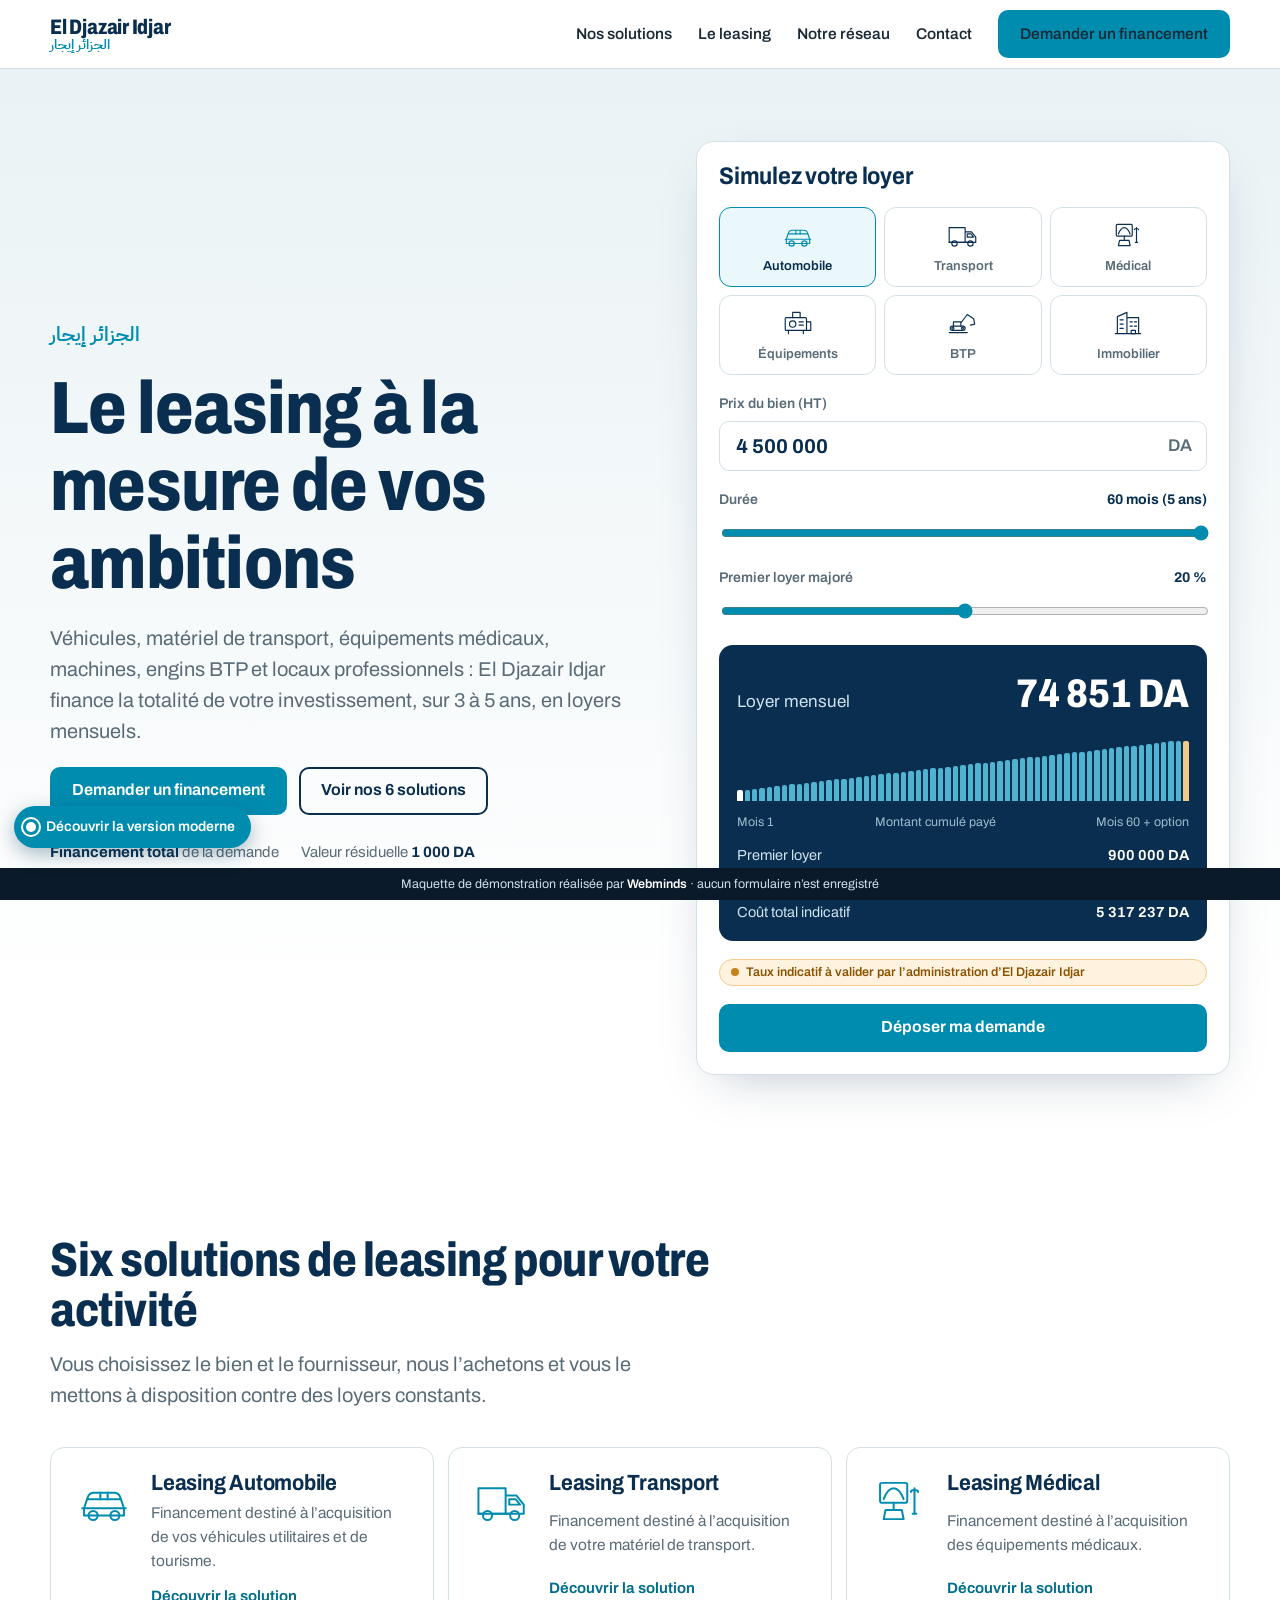
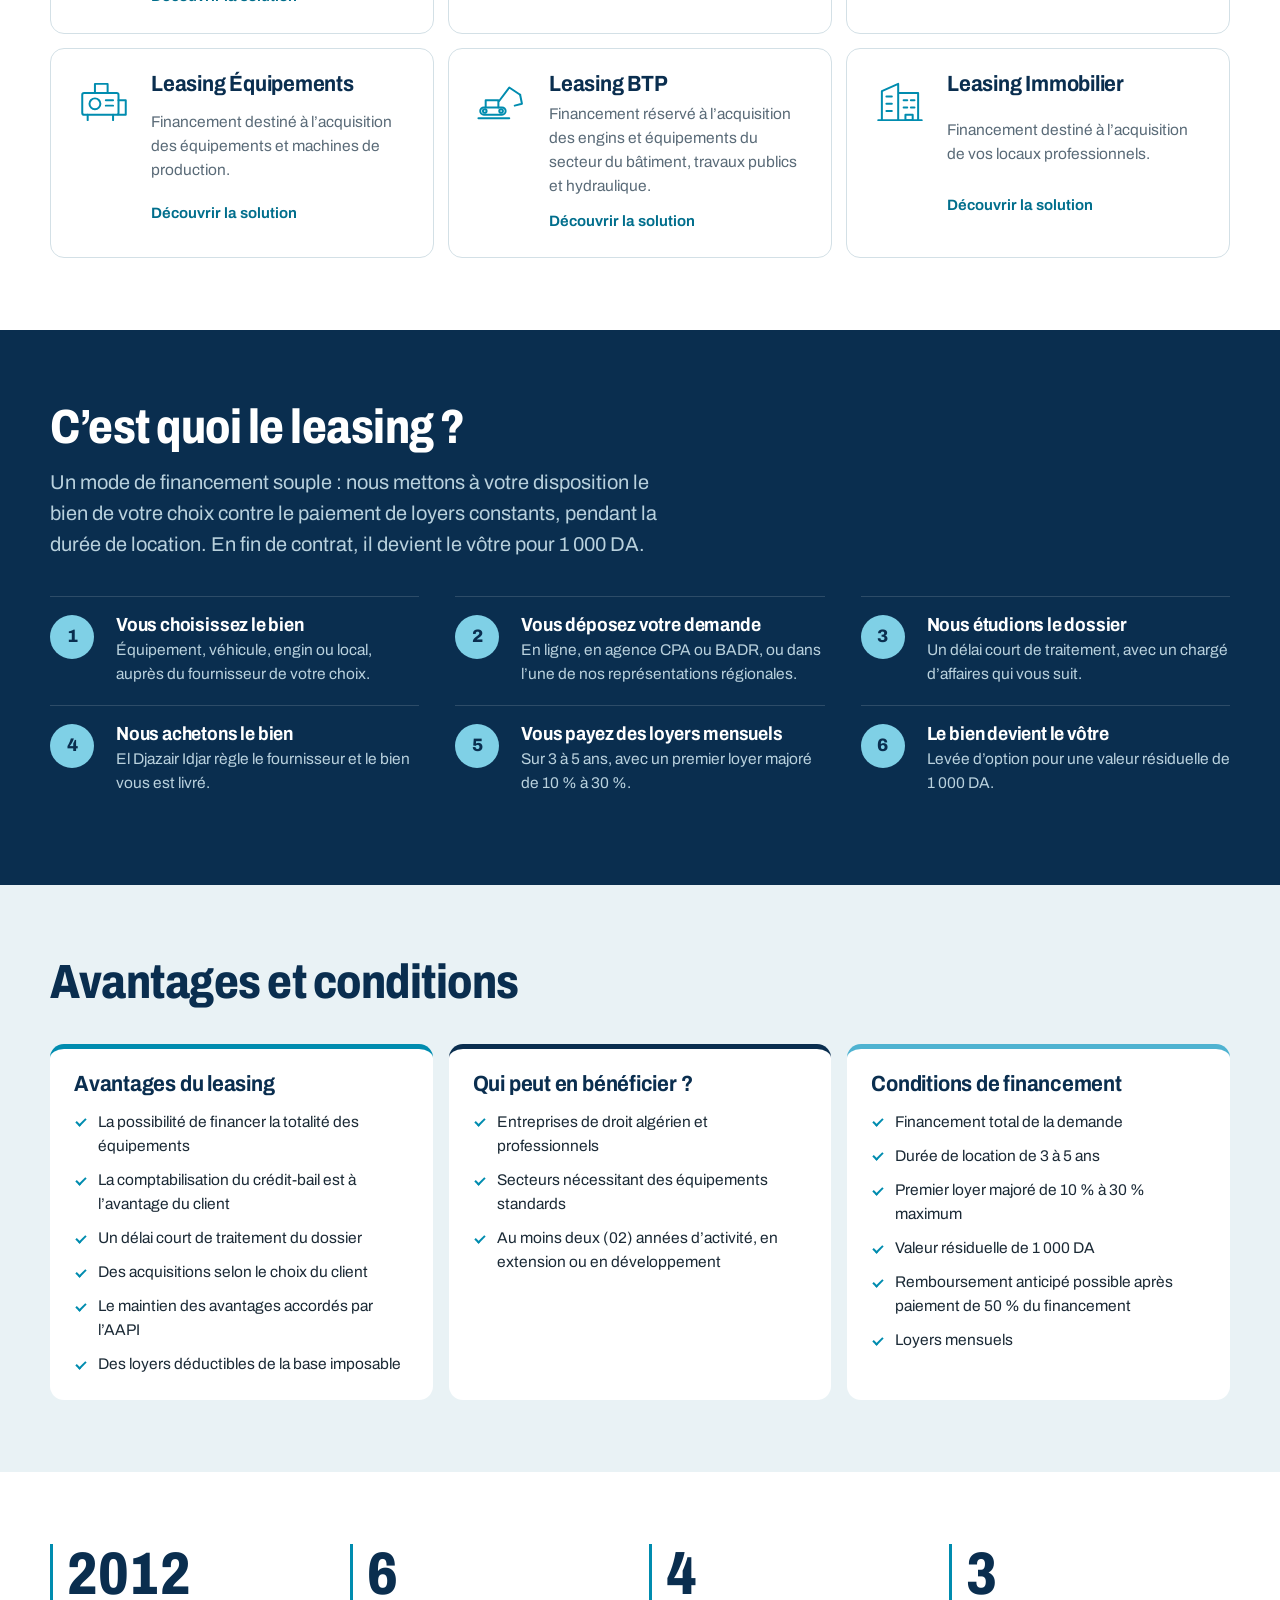
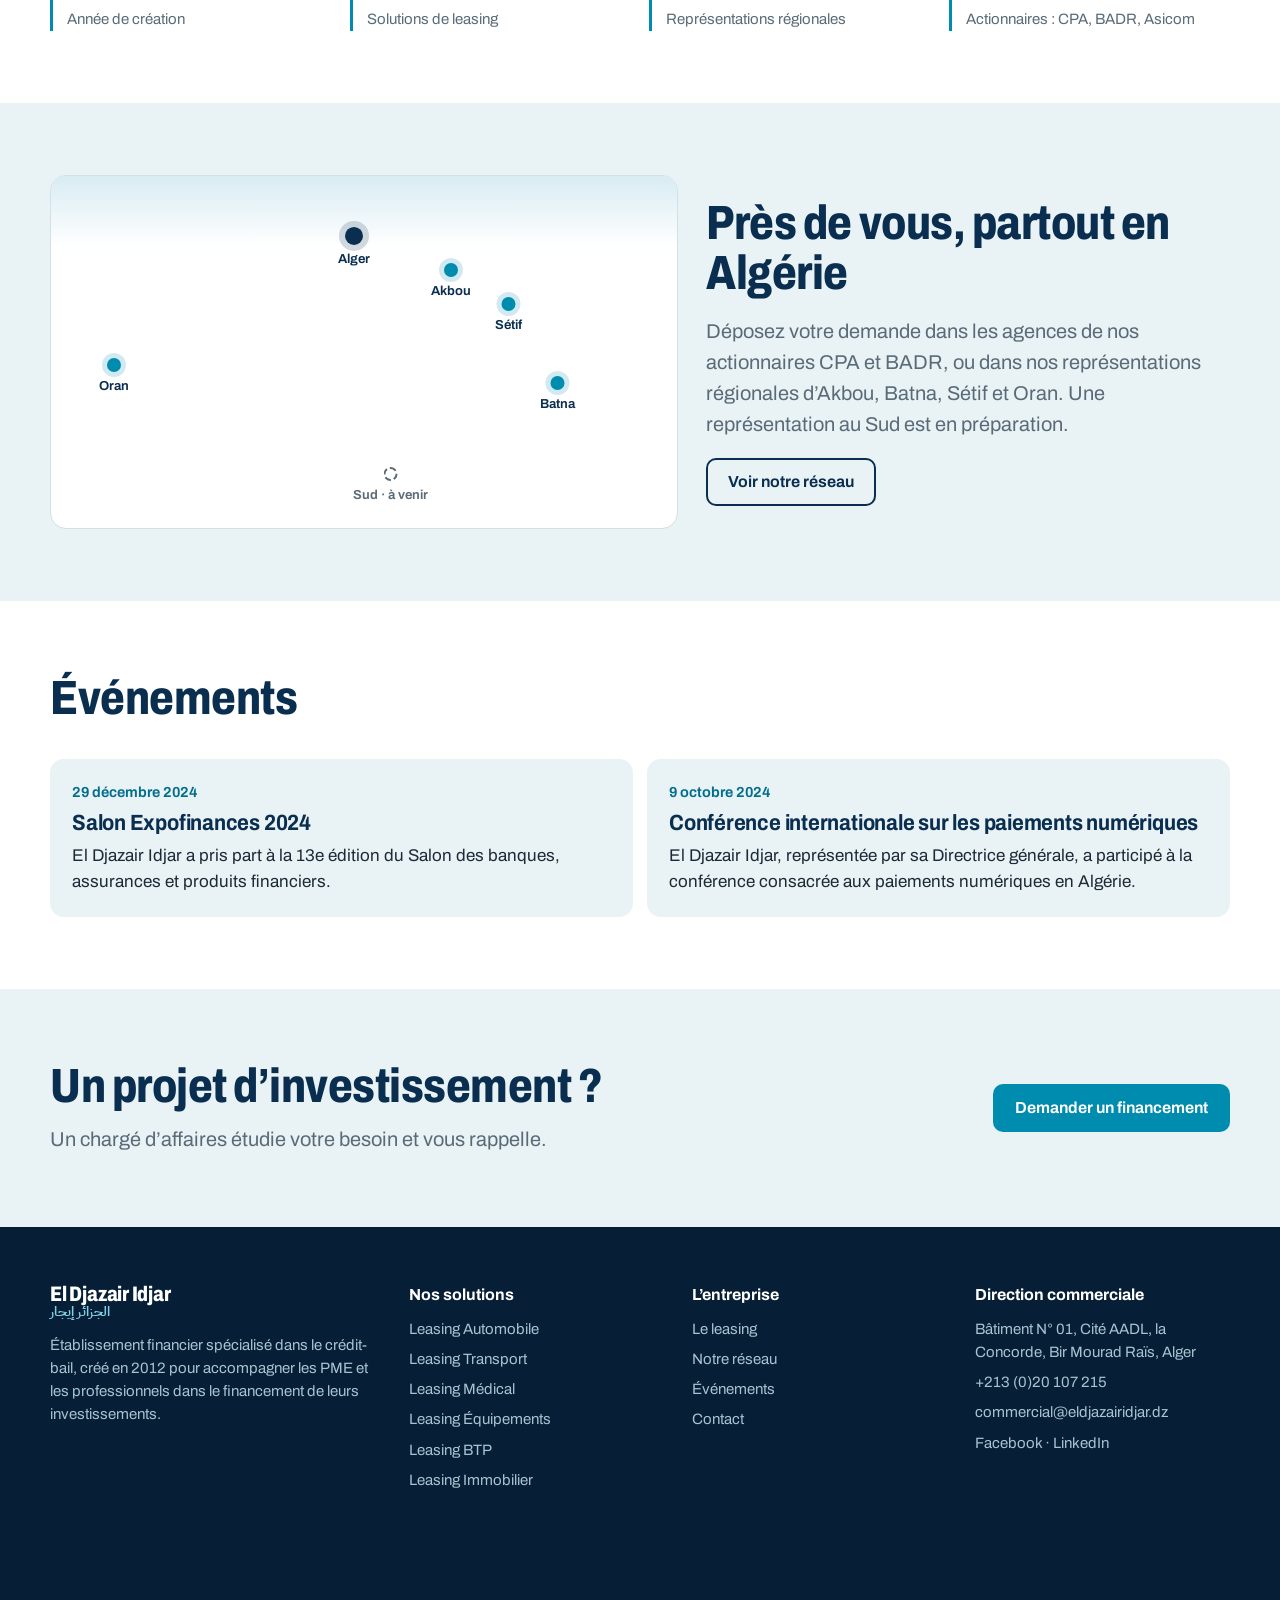
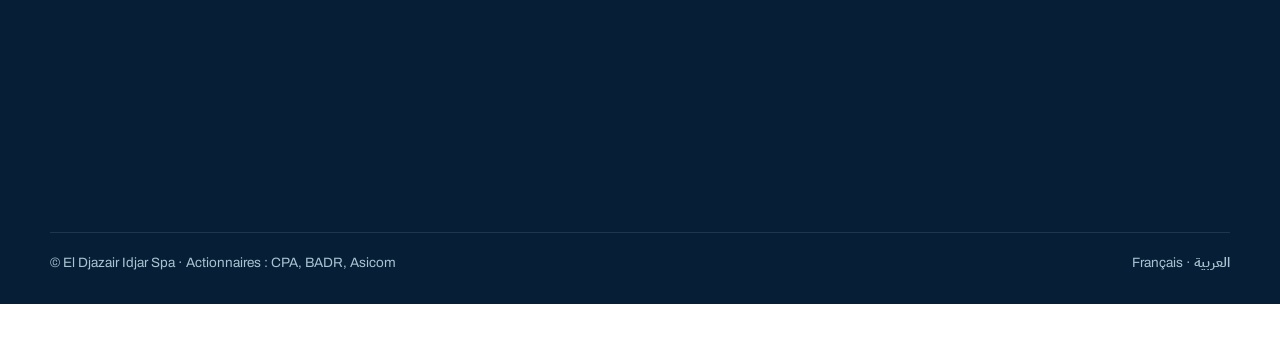
==== index.html @ 3e298911 "Maquette El Djazair Idjar : version corporate (accueil, solutions, fiche produit, réseau, contact, s" ====
<!doctype html>
<html lang="fr">
<head>
<meta charset="utf-8">
<meta name="viewport" content="width=device-width, initial-scale=1, viewport-fit=cover">
<meta name="robots" content="noindex, nofollow">
<title>El Djazair Idjar · Le leasing à la mesure de vos ambitions</title>
<link rel="stylesheet" href="css/base.css">
<link rel="stylesheet" href="css/corporate.css">
</head>
<body data-page="accueil">
<script src="js/common.js"></script>

<main>
  <section class="hero">
    <div class="wrap">
      <div class="hero-txt">
        <span class="ar">الجزائر إيجار</span>
        <h1>Le leasing à la mesure de vos ambitions</h1>
        <p class="lead">Véhicules, matériel de transport, équipements médicaux, machines, engins BTP et locaux professionnels : El Djazair Idjar finance la totalité de votre investissement, sur 3 à 5 ans, en loyers mensuels.</p>
        <div class="hero-acts">
          <a class="btn btn--plein" href="contact.html#demande">Demander un financement</a>
          <a class="btn btn--trait" href="solutions.html">Voir nos 6 solutions</a>
        </div>
        <div class="hero-faits"><span><b>Financement total</b> de la demande</span><span>Valeur résiduelle <b>1 000 DA</b></span><span>Actionnaires <b>CPA, BADR, Asicom</b></span></div>
      </div>
      <div class="sim" id="sim"></div>
    </div>
  </section>

  <section class="sec" id="solutions">
    <div class="wrap">
      <div class="sec-tete">
        <h2>Six solutions de leasing pour votre activité</h2>
        <p class="lead">Vous choisissez le bien et le fournisseur, nous l’achetons et vous le mettons à disposition contre des loyers constants.</p>
      </div>
      <div class="grille-sol" id="grille-sol"></div>
    </div>
  </section>

  <section class="sec sec--encre" id="leasing">
    <div class="wrap">
      <div class="sec-tete">
        <h2>C’est quoi le leasing ?</h2>
        <p class="lead" style="color:#b9d1dd">Un mode de financement souple : nous mettons à votre disposition le bien de votre choix contre le paiement de loyers constants, pendant la durée de location. En fin de contrat, il devient le vôtre pour 1 000 DA.</p>
      </div>
      <ol class="etapes">
        <li><div><h3>Vous choisissez le bien</h3><p>Équipement, véhicule, engin ou local, auprès du fournisseur de votre choix.</p></div></li>
        <li><div><h3>Vous déposez votre demande</h3><p>En ligne, en agence CPA ou BADR, ou dans l’une de nos représentations régionales.</p></div></li>
        <li><div><h3>Nous étudions le dossier</h3><p>Un délai court de traitement, avec un chargé d’affaires qui vous suit.</p></div></li>
        <li><div><h3>Nous achetons le bien</h3><p>El Djazair Idjar règle le fournisseur et le bien vous est livré.</p></div></li>
        <li><div><h3>Vous payez des loyers mensuels</h3><p>Sur 3 à 5 ans, avec un premier loyer majoré de 10 % à 30 %.</p></div></li>
        <li><div><h3>Le bien devient le vôtre</h3><p>Levée d’option pour une valeur résiduelle de 1 000 DA.</p></div></li>
      </ol>
    </div>
  </section>

  <section class="sec sec--glacier">
    <div class="wrap">
      <div class="sec-tete"><h2>Avantages et conditions</h2></div>
      <div class="cond">
        <article><h3>Avantages du leasing</h3><ul id="l-av"></ul></article>
        <article><h3>Qui peut en bénéficier ?</h3><ul id="l-el"></ul></article>
        <article><h3>Conditions de financement</h3><ul id="l-co"></ul></article>
      </div>
    </div>
  </section>

  <section class="sec">
    <div class="wrap">
      <div class="chiffres">
        <div><strong class="num">2012</strong><span>Année de création</span></div>
        <div><strong class="num">6</strong><span>Solutions de leasing</span></div>
        <div><strong class="num">4</strong><span>Représentations régionales</span></div>
        <div><strong class="num">3</strong><span>Actionnaires : CPA, BADR, Asicom</span></div>
      </div>
    </div>
  </section>

  <section class="sec sec--glacier" id="reseau">
    <div class="wrap reseau">
      <div class="carte-pts" id="carte-pts"><div class="mer"></div></div>
      <div style="display:grid;gap:18px">
        <h2>Près de vous, partout en Algérie</h2>
        <p class="lead">Déposez votre demande dans les agences de nos actionnaires CPA et BADR, ou dans nos représentations régionales d’Akbou, Batna, Sétif et Oran. Une représentation au Sud est en préparation.</p>
        <a class="btn btn--trait" href="reseau.html" style="justify-self:start">Voir notre réseau</a>
      </div>
    </div>
  </section>

  <section class="sec" id="actualites">
    <div class="wrap">
      <div class="sec-tete"><h2>Événements</h2></div>
      <div class="actus">
        <article><time>29 décembre 2024</time><h3>Salon Expofinances 2024</h3><p>El Djazair Idjar a pris part à la 13e édition du Salon des banques, assurances et produits financiers.</p></article>
        <article><time>9 octobre 2024</time><h3>Conférence internationale sur les paiements numériques</h3><p>El Djazair Idjar, représentée par sa Directrice générale, a participé à la conférence consacrée aux paiements numériques en Algérie.</p></article>
      </div>
    </div>
  </section>

  <section class="sec sec--glacier">
    <div class="wrap cta">
      <div style="display:grid;gap:12px"><h2>Un projet d’investissement ?</h2><p class="lead">Un chargé d’affaires étudie votre besoin et vous rappelle.</p></div>
      <a class="btn btn--plein" href="contact.html#demande">Demander un financement</a>
    </div>
  </section>
</main>

<script src="js/corporate.js"></script>
<script>
montageSimulateur(document.getElementById("sim"),"automobile");
document.getElementById("grille-sol").innerHTML = EDI.produits.map(p=>`
  <a class="sol" href="produit.html?p=${p.id}">${icon(p.id)}<h3>${p.nom}</h3><p>${p.desc}</p><span class="lien">Découvrir la solution</span></a>`).join("");
const li = a => a.map(x=>`<li>${x}</li>`).join("");
document.getElementById("l-av").innerHTML=li(EDI.avantages);
document.getElementById("l-el").innerHTML=li(EDI.eligibilite);
document.getElementById("l-co").innerHTML=li(EDI.conditions);
carteReseau(document.getElementById("carte-pts"));
</script>
</body>
</html>
---- css/base.css ----
@font-face{font-family:"Archivo";src:url(../fonts/archivo-latin-standard-normal.woff2) format("woff2");font-weight:100 900;font-stretch:62% 125%;font-display:swap;unicode-range:U+0000-00FF,U+0131,U+0152-0153,U+02BB-02BC,U+02C6,U+02DA,U+02DC,U+2000-206F,U+20AC,U+2122,U+2191,U+2193,U+2212,U+2215,U+FEFF,U+FFFD}
@font-face{font-family:"Archivo";src:url(../fonts/archivo-latin-ext-standard-normal.woff2) format("woff2");font-weight:100 900;font-stretch:62% 125%;font-display:swap;unicode-range:U+0100-02AF,U+0304,U+0308,U+0329,U+1E00-1EFF,U+20A0-20AB,U+20AD-20C0,U+2113,U+2C60-2C7F,U+A720-A7FF}
@font-face{font-family:"Plex Arabic";src:url(../fonts/ibm-plex-sans-arabic-arabic-500-normal.woff2) format("woff2");font-weight:500;font-display:swap}
@font-face{font-family:"Plex Arabic";src:url(../fonts/ibm-plex-sans-arabic-arabic-600-normal.woff2) format("woff2");font-weight:600;font-display:swap}

:root{
  --encre:#0A2E4F;      /* bleu nuit, dérivé du #034075 d'EDI */
  --encre-2:#123D63;
  --petrole:#008CAF;    /* bleu pétrole relevé sur leur site */
  --petrole-fonce:#006E8C;
  --glacier:#E9F2F5;
  --papier:#FFFFFF;
  --texte:#1B2A36;
  --gris:#5A6B78;
  --ligne:#D3E0E6;
  --ambre:#C7811A;
  --f:"Archivo",system-ui,-apple-system,"Segoe UI",Roboto,Arial,sans-serif;
  --ar:"Plex Arabic","Geeza Pro","Segoe UI",Tahoma,sans-serif;
}
*,*::before,*::after{box-sizing:border-box}
html{-webkit-text-size-adjust:100%;scroll-behavior:smooth}
body{margin:0;font-family:var(--f);color:var(--texte);background:var(--papier);line-height:1.55;font-size:17px;padding-bottom:44px}
img,svg{max-width:100%;display:block}
a{color:inherit}
button,input,select,textarea{font:inherit;color:inherit}
:focus-visible{outline:3px solid var(--petrole);outline-offset:2px}
@media (prefers-reduced-motion:reduce){*{animation:none!important;transition:none!important;scroll-behavior:auto!important}}
.ar{font-family:var(--ar);font-weight:600}
.num{font-variant-numeric:tabular-nums}

/* Bandeau démonstration */
.wm-demo{position:fixed;left:0;right:0;bottom:0;z-index:90;background:#0A1A2A;color:#cfe0ea;font-size:12.5px;line-height:1.3;text-align:center;padding:8px 12px calc(8px + env(safe-area-inset-bottom,0px))}
.wm-demo b{color:#fff;font-weight:600}

/* Pastille de bascule de version */
.wm-switch{position:fixed;left:14px;bottom:calc(52px + env(safe-area-inset-bottom,0px));z-index:91;display:flex;align-items:center;gap:10px;padding:10px 16px 10px 12px;border-radius:999px;background:var(--petrole);color:#fff;text-decoration:none;font-size:14px;font-weight:600;box-shadow:0 6px 20px rgba(0,60,90,.35)}
.wm-switch .dot{width:10px;height:10px;border-radius:50%;background:#fff;position:relative}
.wm-switch .dot::after{content:"";position:absolute;inset:-5px;border-radius:50%;border:2px solid #fff;animation:wmPing 1.8s ease-out infinite}
@keyframes wmPing{from{transform:scale(.6);opacity:1}to{transform:scale(1.7);opacity:0}}

/* Pastille "à valider" */
.avalider{display:inline-flex;align-items:center;gap:7px;background:#FFF3E0;color:#8A5300;border:1px solid #F1C98A;border-radius:999px;padding:4px 11px;font-size:12.5px;font-weight:600;line-height:1.3}
.avalider::before{content:"";width:8px;height:8px;border-radius:50%;background:var(--ambre);flex:none}

/* Toast formulaires factices */
.wm-toast{position:fixed;left:50%;bottom:110px;transform:translate(-50%,20px);opacity:0;z-index:95;background:var(--encre);color:#fff;padding:14px 18px;border-radius:12px;max-width:min(92vw,440px);font-size:15px;transition:.3s;pointer-events:none}
.wm-toast.on{opacity:1;transform:translate(-50%,0)}
---- css/corporate.css ----
.wrap{width:min(1180px,100% - 40px);margin-inline:auto}
h1,h2,h3{font-stretch:82%;line-height:1.05;letter-spacing:-.01em;color:var(--encre);margin:0}
h1{font-size:clamp(38px,9vw,74px);font-weight:800}
h2{font-size:clamp(30px,6vw,48px);font-weight:780}
h3{font-size:22px;font-weight:700;font-stretch:90%}
p{margin:0}
.lead{font-size:clamp(17px,2.2vw,20px);color:var(--gris);max-width:58ch}
.btn{display:inline-flex;align-items:center;justify-content:center;gap:8px;min-height:48px;padding:0 22px;border-radius:10px;font-weight:650;text-decoration:none;border:0;cursor:pointer;font-size:16px}
.btn--plein{background:var(--petrole);color:#fff}
.btn--plein:hover{background:var(--petrole-fonce)}
.btn--trait{background:transparent;color:var(--encre);box-shadow:inset 0 0 0 2px var(--encre)}
.sec{padding:72px 0}
.sec--glacier{background:var(--glacier)}
.sec--encre{background:var(--encre);color:#d7e6ee}
.sec--encre h2,.sec--encre h3{color:#fff}
.sec-tete{display:grid;gap:14px;margin-bottom:36px;max-width:720px}

/* En-tête */
.top{position:sticky;top:0;z-index:50;background:rgba(255,255,255,.96);backdrop-filter:blur(8px);border-bottom:1px solid var(--ligne);padding-top:env(safe-area-inset-top,0px)}
.top .wrap{display:flex;align-items:center;justify-content:space-between;height:68px;gap:16px}
.logo{display:flex;align-items:center;gap:10px;text-decoration:none}
.logo img{height:46px;width:auto}
.logo.has-img .logo-txt{display:none}
.logo-txt{display:grid;line-height:1.05}
.logo-fr{font-weight:800;font-stretch:80%;font-size:21px;color:var(--encre);letter-spacing:-.01em}
.logo-ar{font-size:14px;color:var(--petrole)}
.logo--light .logo-fr{color:#fff}
.logo--light .logo-ar{color:#7fd0e6}
.nav{display:none;gap:26px;align-items:center}
.nav a{text-decoration:none;font-weight:560;font-size:15.5px;color:var(--texte)}
.nav a[aria-current]{color:var(--petrole);box-shadow:0 2px 0 var(--petrole)}
.burger{width:46px;height:46px;border:0;background:var(--glacier);border-radius:10px;display:grid;place-items:center;cursor:pointer}
.burger span{display:block;width:20px;height:2px;background:var(--encre);box-shadow:0 6px 0 var(--encre),0 -6px 0 var(--encre)}
.menu-mob{display:none;border-top:1px solid var(--ligne);padding:8px 20px 18px;background:#fff}
.menu-mob.ouvert{display:grid}
.menu-mob a{padding:13px 0;border-bottom:1px solid var(--glacier);text-decoration:none;font-weight:600}
.menu-mob .btn{margin-top:14px}
@media (min-width:980px){.nav{display:flex}.burger,.menu-mob,.menu-mob.ouvert{display:none}}

/* Hero */
.hero{background:linear-gradient(180deg,var(--glacier),#fff 85%);padding:44px 0 64px}
.hero .wrap{display:grid;gap:36px}
.hero-txt{display:grid;gap:20px;align-content:start}
.hero-txt .ar{font-size:20px;color:var(--petrole)}
.hero-acts{display:flex;flex-wrap:wrap;gap:12px}
.hero-faits{display:flex;flex-wrap:wrap;gap:10px 22px;color:var(--gris);font-size:15px;padding-top:6px}
.hero-faits b{color:var(--encre)}
@media (min-width:980px){.hero{padding:72px 0 88px}.hero .wrap{grid-template-columns:1.05fr .95fr;align-items:center;gap:56px}}

/* Simulateur */
.sim{background:#fff;border:1px solid var(--ligne);border-radius:18px;padding:22px;display:grid;gap:18px;box-shadow:0 18px 50px -24px rgba(10,46,79,.35)}
.sim h3{font-size:24px}
.sim-biens{display:grid;grid-template-columns:repeat(3,1fr);gap:8px}
.sim-biens button{display:grid;justify-items:center;gap:4px;padding:10px 4px;border-radius:12px;border:1.5px solid var(--ligne);background:#fff;cursor:pointer;font-size:13px;font-weight:600;color:var(--gris)}
.sim-biens button .ico{width:34px;height:34px;color:var(--encre)}
.sim-biens button[aria-pressed="true"]{border-color:var(--petrole);background:#EAF7FB;color:var(--encre)}
.sim-biens button[aria-pressed="true"] .ico{color:var(--petrole)}
.champ{display:grid;gap:6px}
.champ label{font-size:14px;font-weight:600;color:var(--gris);display:flex;justify-content:space-between;gap:10px}
.champ label output{color:var(--encre);font-weight:700}
.champ input[type=range]{width:100%;accent-color:var(--petrole);height:28px}
.prix-box{display:flex;align-items:center;border:1.5px solid var(--ligne);border-radius:10px;padding:0 14px;min-height:50px}
.prix-box input{border:0;outline:0;width:100%;font-size:20px;font-weight:700;color:var(--encre);background:transparent}
.prix-box:focus-within{border-color:var(--petrole)}
.prix-box span{color:var(--gris);font-weight:600}
.sim-res{background:var(--encre);color:#cfe3ee;border-radius:14px;padding:18px;display:grid;gap:12px}
.sim-res .mensuel{display:flex;align-items:baseline;justify-content:space-between;gap:10px;flex-wrap:wrap}
.sim-res .mensuel strong{font-size:clamp(30px,7vw,40px);color:#fff;font-stretch:85%;font-weight:800}
.sim-res dl{display:grid;grid-template-columns:1fr auto;gap:6px 12px;margin:0;font-size:14.5px}
.sim-res dd{margin:0;color:#fff;font-weight:650;text-align:right}
.barres{display:flex;align-items:flex-end;gap:2px;height:64px;padding-top:4px}
.barres i{flex:1;background:#4FB3D1;border-radius:2px 2px 0 0;min-height:3px;transition:height .35s}
.barres i.p{background:#fff}
.barres i.vr{background:#F1C98A}
.barres-leg{display:flex;justify-content:space-between;font-size:12.5px;color:#9bbccc}

/* Solutions */
.grille-sol{display:grid;gap:14px}
@media (min-width:700px){.grille-sol{grid-template-columns:repeat(2,1fr)}}
@media (min-width:1050px){.grille-sol{grid-template-columns:repeat(3,1fr)}}
.sol{display:grid;grid-template-columns:auto 1fr;gap:6px 18px;padding:24px;border-radius:14px;background:#fff;border:1px solid var(--ligne);text-decoration:none;align-items:start}
.sol .ico{width:58px;height:58px;color:var(--petrole);grid-row:span 3}
.sol p{color:var(--gris);font-size:15.5px}
.sol .lien{font-weight:650;color:var(--petrole-fonce);font-size:15px;margin-top:6px}
.sol:hover{border-color:var(--petrole)}

/* Étapes */
.etapes{display:grid;gap:0;counter-reset:e;list-style:none;margin:0;padding:0}
.etapes li{counter-increment:e;display:grid;grid-template-columns:52px 1fr;gap:14px;padding:18px 0;border-top:1px solid rgba(255,255,255,.14)}
.etapes li::before{content:counter(e);width:44px;height:44px;border-radius:50%;display:grid;place-items:center;font-weight:800;color:var(--encre);background:#7fd0e6;font-size:18px}
.etapes h3{font-size:19px;margin-bottom:4px}
.etapes p{color:#b9d1dd;font-size:15.5px}
@media (min-width:980px){.etapes{grid-template-columns:repeat(3,1fr);gap:0 36px}}

/* Conditions */
.cond{display:grid;gap:16px}
@media (min-width:900px){.cond{grid-template-columns:repeat(3,1fr)}}
.cond article{background:#fff;border-radius:14px;padding:24px;border-top:5px solid var(--petrole)}
.cond article:nth-child(2){border-top-color:var(--encre)}
.cond article:nth-child(3){border-top-color:#4FB3D1}
.cond ul{margin:14px 0 0;padding:0;list-style:none;display:grid;gap:10px}
.cond li{padding-left:24px;position:relative;font-size:15.5px}
.cond li::before{content:"";position:absolute;left:2px;top:.55em;width:10px;height:6px;border-left:2.5px solid var(--petrole);border-bottom:2.5px solid var(--petrole);transform:rotate(-45deg)}

/* Chiffres */
.chiffres{display:grid;grid-template-columns:repeat(2,1fr);gap:28px 18px}
@media (min-width:900px){.chiffres{grid-template-columns:repeat(4,1fr)}}
.chiffres div{display:grid;gap:4px;border-left:3px solid var(--petrole);padding-left:14px}
.chiffres strong{font-size:clamp(40px,8vw,60px);font-weight:800;font-stretch:78%;color:var(--encre);line-height:1}
.chiffres span{color:var(--gris);font-size:15px}

/* Réseau */
.reseau{display:grid;gap:28px}
@media (min-width:980px){.reseau{grid-template-columns:1.2fr 1fr;align-items:center}}
.carte-pts{position:relative;aspect-ratio:16/9;background:#fff;border-radius:16px;border:1px solid var(--ligne);overflow:hidden}
.carte-pts .mer{position:absolute;left:0;right:0;top:0;height:20%;background:linear-gradient(#d8ecf3,#fff)}
.carte-pts .pt{position:absolute;transform:translate(-50%,-50%);display:grid;justify-items:center;gap:4px;font-size:13px;font-weight:650;color:var(--encre)}
.carte-pts .pt i{width:14px;height:14px;border-radius:50%;background:var(--petrole);box-shadow:0 0 0 5px rgba(0,140,175,.18)}
.carte-pts .pt.siege i{width:18px;height:18px;background:var(--encre);box-shadow:0 0 0 6px rgba(10,46,79,.18)}
.carte-pts .pt.sud i{background:transparent;border:2px dashed var(--gris);box-shadow:none}
.carte-pts .pt.sud{color:var(--gris)}
.liste-reseau{display:grid;gap:10px;margin:0;padding:0;list-style:none}
.liste-reseau li{display:flex;justify-content:space-between;gap:14px;padding:14px 16px;background:#fff;border-radius:12px;border:1px solid var(--ligne)}
.liste-reseau span{color:var(--gris);font-size:14.5px;text-align:right}

/* Actionnaires / actualités */
.action{display:flex;flex-wrap:wrap;gap:12px}
.action span{padding:14px 22px;border:1.5px solid var(--ligne);border-radius:12px;font-weight:750;color:var(--encre);font-stretch:85%;font-size:20px}
.actus{display:grid;gap:14px}
@media (min-width:800px){.actus{grid-template-columns:1fr 1fr}}
.actus article{padding:22px;border-radius:14px;background:var(--glacier);display:grid;gap:8px}
.actus time{color:var(--petrole-fonce);font-weight:650;font-size:14.5px}

/* Bande CTA */
.cta{display:grid;gap:18px;align-items:center}
@media (min-width:900px){.cta{grid-template-columns:1fr auto}}

/* Pied de page */
.pied{background:#071F36;color:#a9c3d1;padding:56px 0 30px;font-size:15px}
.pied .wrap{display:grid;gap:30px}
@media (min-width:900px){.pied .cols{grid-template-columns:1.3fr 1fr 1fr 1fr}}
.pied .cols{display:grid;gap:28px}
.pied h4{color:#fff;margin:0 0 10px;font-size:16px}
.pied ul{list-style:none;margin:0;padding:0;display:grid;gap:7px}
.pied a{text-decoration:none}
.pied a:hover{color:#fff}
.carte-g{border:0;width:100%;height:280px;border-radius:14px;filter:saturate(.8)}
.pied .bas{border-top:1px solid rgba(255,255,255,.1);padding-top:20px;display:flex;flex-wrap:wrap;justify-content:space-between;gap:10px;font-size:13.5px}

/* Pages intérieures */
.page-tete{background:var(--glacier);padding:44px 0 40px}
.page-tete .wrap{display:grid;gap:14px}
.fil{font-size:14px;color:var(--gris)}
.fil a{text-decoration:none;color:var(--petrole-fonce)}
.fiche{display:grid;gap:36px}
@media (min-width:980px){.fiche{grid-template-columns:1fr 1fr;align-items:start}}
.fiche-vis{background:var(--encre);border-radius:18px;padding:40px;display:grid;place-items:center;color:#7fd0e6}
.fiche-vis .ico{width:min(220px,60%);height:auto}
.puces{list-style:none;margin:0;padding:0;display:flex;flex-wrap:wrap;gap:8px}
.puces li{background:var(--glacier);border-radius:999px;padding:8px 14px;font-size:15px;font-weight:560}
.autres{display:flex;flex-wrap:wrap;gap:10px}
.autres a{display:flex;align-items:center;gap:8px;padding:10px 14px;border-radius:10px;border:1px solid var(--ligne);text-decoration:none;font-weight:600;font-size:15px}
.autres .ico{width:24px;height:24px;color:var(--petrole)}

/* Formulaire */
.form{display:grid;gap:16px;background:#fff;border:1px solid var(--ligne);border-radius:18px;padding:24px}
.form .ligne2{display:grid;gap:16px}
@media (min-width:700px){.form .ligne2{grid-template-columns:1fr 1fr}}
.form label{display:grid;gap:6px;font-size:14.5px;font-weight:600;color:var(--gris)}
.form input,.form select,.form textarea{border:1.5px solid var(--ligne);border-radius:10px;padding:12px 14px;font-size:16px;background:#fff;color:var(--texte);width:100%}
.form input:focus,.form select:focus,.form textarea:focus{outline:0;border-color:var(--petrole)}
.contacts{display:grid;gap:14px}
.contacts article{padding:22px;border-radius:14px;background:var(--glacier);display:grid;gap:6px}
.contacts a{font-weight:650;color:var(--encre);text-decoration:none}
.top .wrap > a{text-decoration:none}
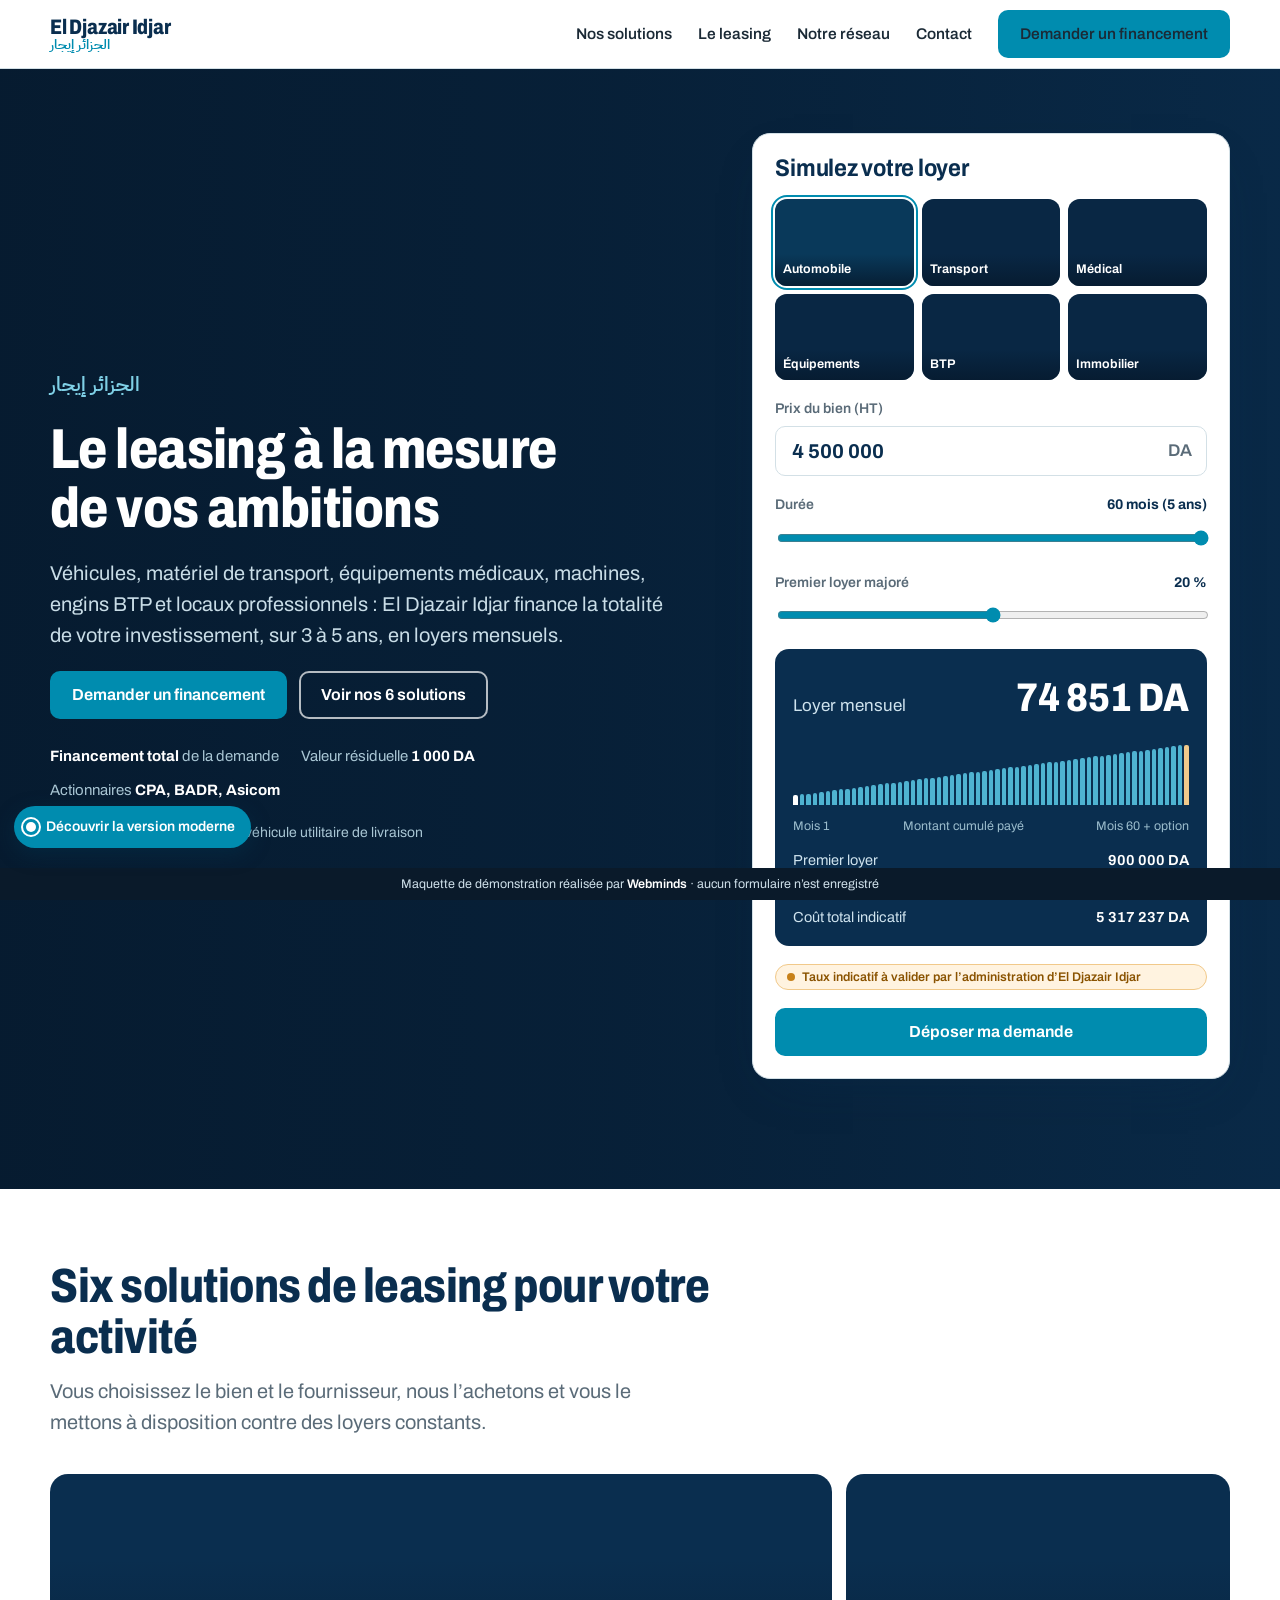
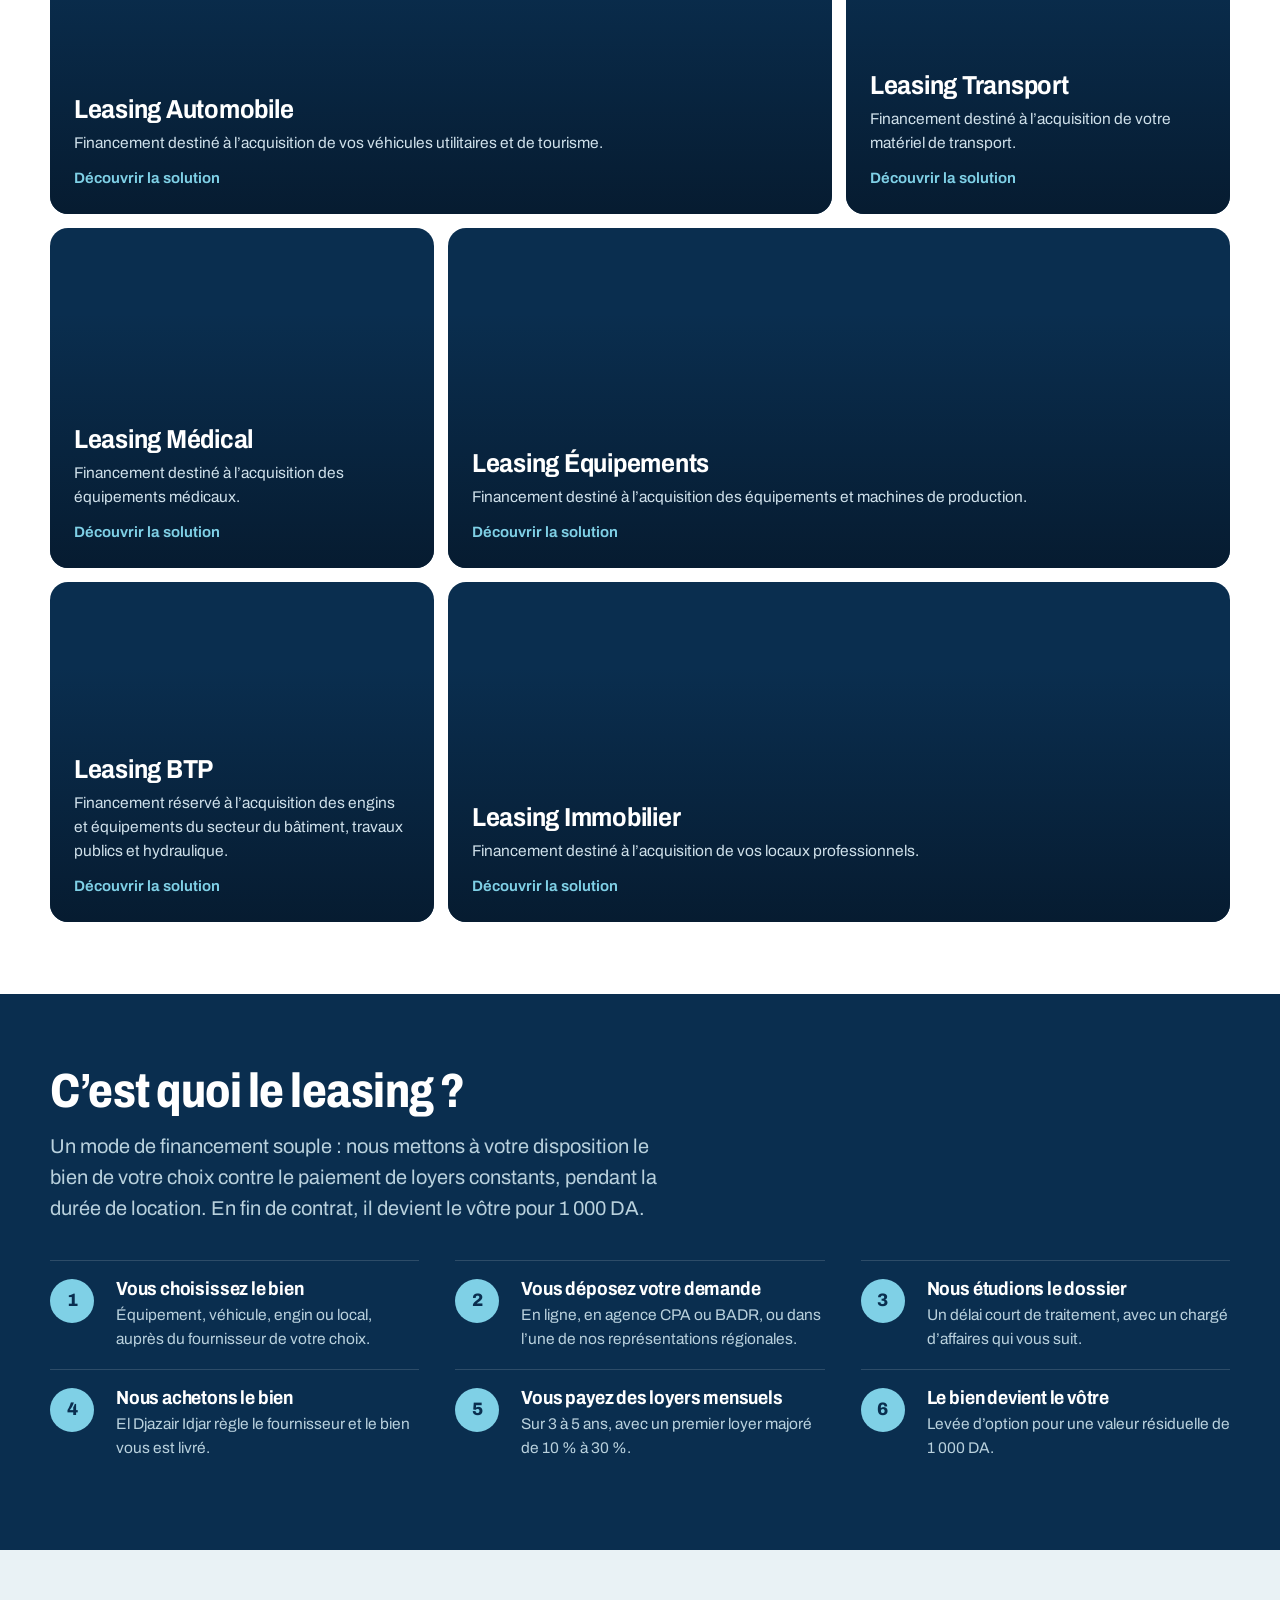
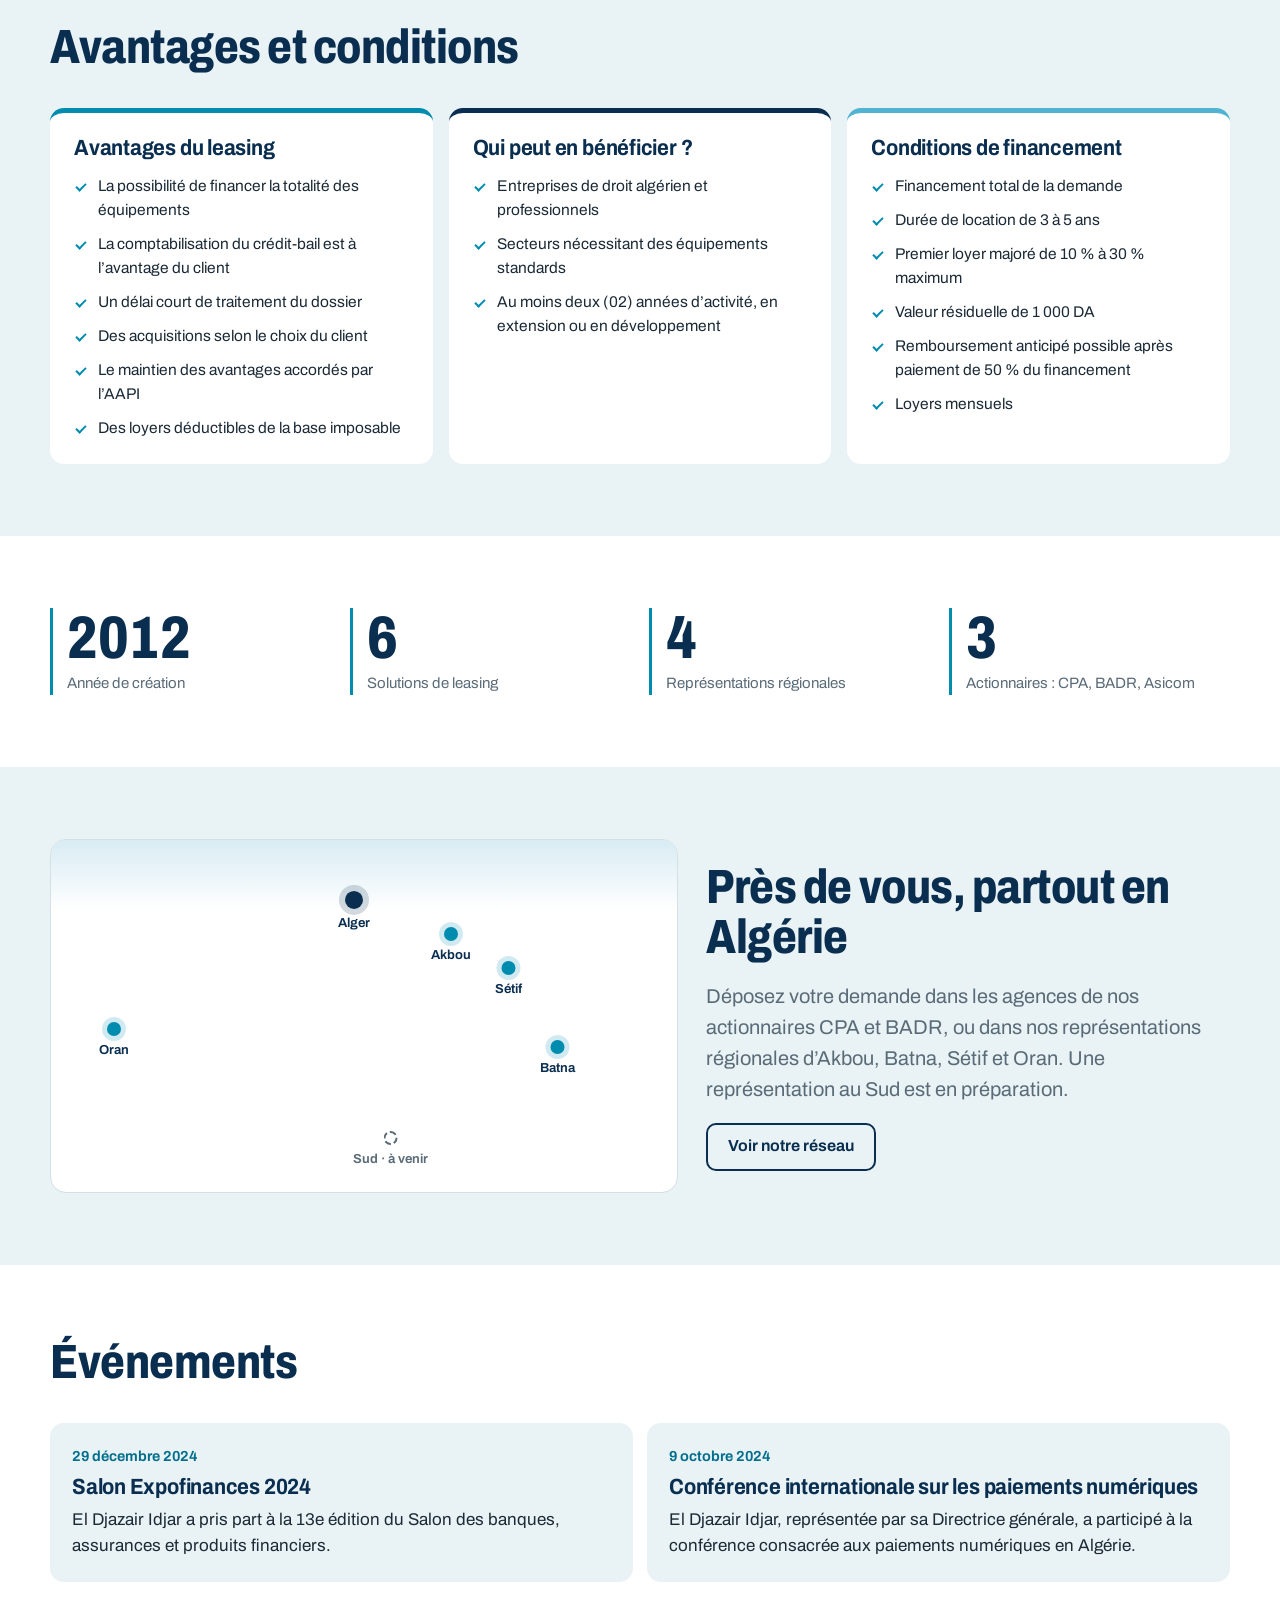
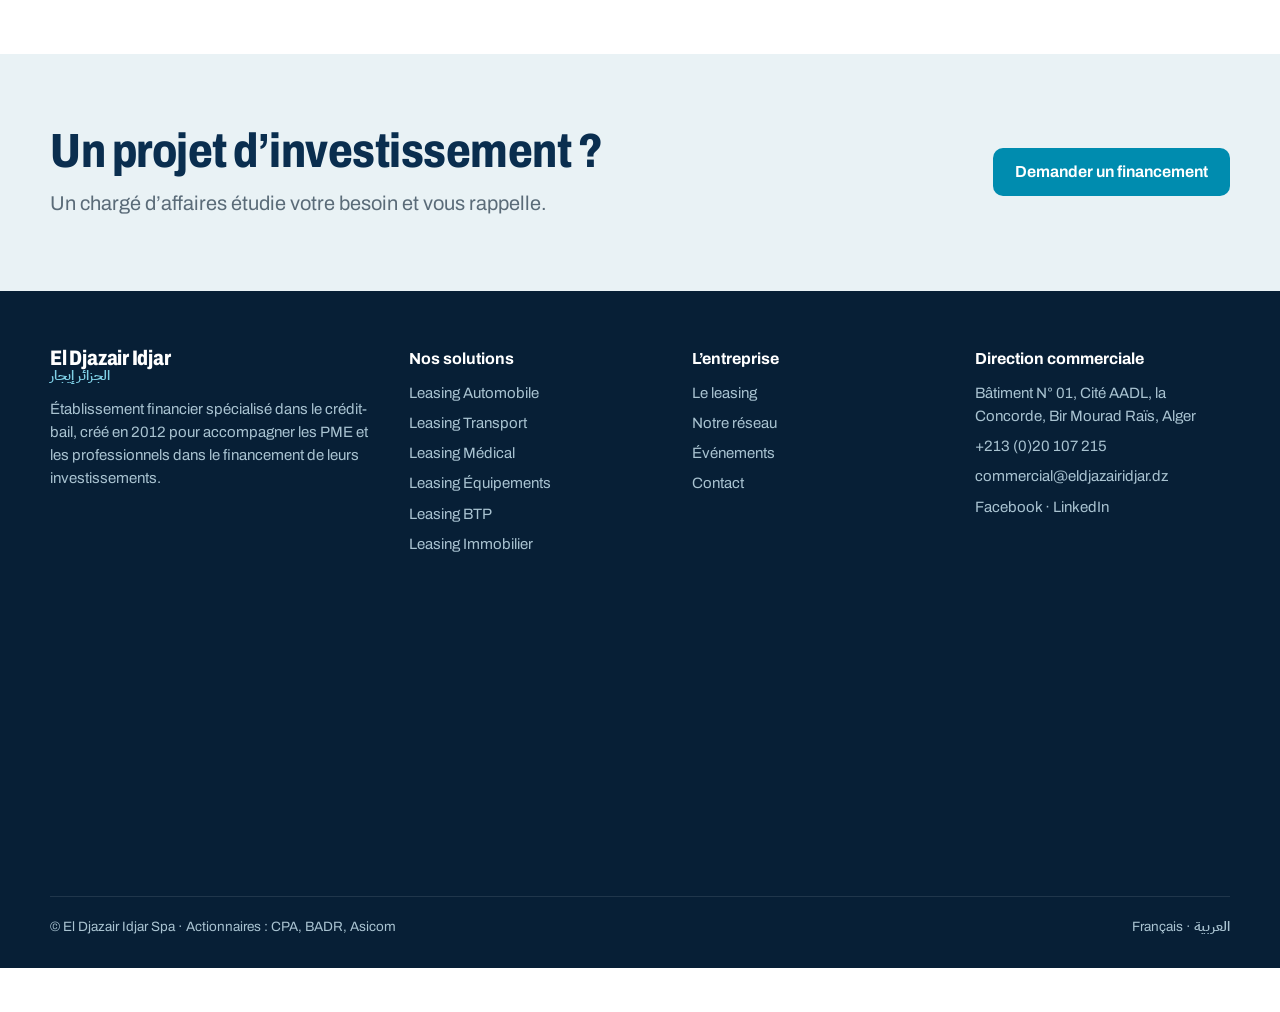
==== commit cb070d20: "Photos réelles sur les deux versions : hero photo synchronisé au simulateur, cartes solutions en pho" ====
--- a/index.html
+++ b/index.html
@@ -13,6 +13,7 @@
 
 <main>
   <section class="hero">
+    <div class="hero-bg" id="hero-bg" aria-hidden="true"></div>
     <div class="wrap">
       <div class="hero-txt">
         <span class="ar">الجزائر إيجار</span>
@@ -23,6 +24,7 @@
           <a class="btn btn--trait" href="solutions.html">Voir nos 6 solutions</a>
         </div>
         <div class="hero-faits"><span><b>Financement total</b> de la demande</span><span>Valeur résiduelle <b>1 000 DA</b></span><span>Actionnaires <b>CPA, BADR, Asicom</b></span></div>
+        <p class="hero-legende" id="hero-leg"></p>
       </div>
       <div class="sim" id="sim"></div>
     </div>
@@ -109,8 +111,8 @@
 <script src="js/corporate.js"></script>
 <script>
 montageSimulateur(document.getElementById("sim"),"automobile");
-document.getElementById("grille-sol").innerHTML = EDI.produits.map(p=>`
-  <a class="sol" href="produit.html?p=${p.id}">${icon(p.id)}<h3>${p.nom}</h3><p>${p.desc}</p><span class="lien">Découvrir la solution</span></a>`).join("");
+document.getElementById("grille-sol").innerHTML = EDI.produits.map(carteSol).join("");
+heroPhotos(document.getElementById("hero-bg"), document.getElementById("sim"));
 const li = a => a.map(x=>`<li>${x}</li>`).join("");
 document.getElementById("l-av").innerHTML=li(EDI.avantages);
 document.getElementById("l-el").innerHTML=li(EDI.eligibilite);
--- a/css/corporate.css
+++ b/css/corporate.css
@@ -37,24 +37,35 @@
 .menu-mob .btn{margin-top:14px}
 @media (min-width:980px){.nav{display:flex}.burger,.menu-mob,.menu-mob.ouvert{display:none}}
 
-/* Hero */
-.hero{background:linear-gradient(180deg,var(--glacier),#fff 85%);padding:44px 0 64px}
-.hero .wrap{display:grid;gap:36px}
+/* Hero photo */
+.hero{position:relative;overflow:hidden;background:var(--encre);color:#fff;padding:22vh 0 64px;isolation:isolate}
+.hero-bg{position:absolute;inset:0;z-index:-2}
+.hero-bg div{position:absolute;inset:0;background-size:cover;background-position:center;opacity:0;transform:scale(1.08);transition:opacity 1.1s ease,transform 7s ease-out}
+.hero-bg div.on{opacity:1;transform:scale(1)}
+.hero::after{content:"";position:absolute;inset:0;z-index:-1;background:linear-gradient(180deg,rgba(6,26,46,.3) 0%,rgba(6,26,46,.75) 38%,rgba(6,26,46,.96) 70%)}
+@media (min-width:980px){.hero::after{background:linear-gradient(90deg,rgba(6,26,46,.94) 0%,rgba(6,26,46,.7) 48%,rgba(6,26,46,.25) 100%)}}
+.hero .wrap{display:grid;gap:32px}
+.hero h1{color:#fff;text-wrap:balance}
+.hero .lead{color:#c9dde7}
 .hero-txt{display:grid;gap:20px;align-content:start}
-.hero-txt .ar{font-size:20px;color:var(--petrole)}
+.hero-txt .ar{font-size:20px;color:#7fd0e6}
 .hero-acts{display:flex;flex-wrap:wrap;gap:12px}
-.hero-faits{display:flex;flex-wrap:wrap;gap:10px 22px;color:var(--gris);font-size:15px;padding-top:6px}
-.hero-faits b{color:var(--encre)}
-@media (min-width:980px){.hero{padding:72px 0 88px}.hero .wrap{grid-template-columns:1.05fr .95fr;align-items:center;gap:56px}}
+.hero .btn--trait{color:#fff;box-shadow:inset 0 0 0 2px rgba(255,255,255,.7)}
+.hero-faits{display:flex;flex-wrap:wrap;gap:10px 22px;color:#a9c6d4;font-size:15px;padding-top:6px}
+.hero-faits b{color:#fff}
+.hero-legende{display:flex;align-items:center;gap:10px;font-size:14px;color:#a9c6d4}
+.hero-legende i{width:28px;height:2px;background:#7fd0e6}
+@media (min-width:980px){.hero{padding:64px 0 110px}.hero .wrap{grid-template-columns:1.05fr .95fr;align-items:center;gap:56px}}
 
 /* Simulateur */
 .sim{background:#fff;border:1px solid var(--ligne);border-radius:18px;padding:22px;display:grid;gap:18px;box-shadow:0 18px 50px -24px rgba(10,46,79,.35)}
 .sim h3{font-size:24px}
 .sim-biens{display:grid;grid-template-columns:repeat(3,1fr);gap:8px}
-.sim-biens button{display:grid;justify-items:center;gap:4px;padding:10px 4px;border-radius:12px;border:1.5px solid var(--ligne);background:#fff;cursor:pointer;font-size:13px;font-weight:600;color:var(--gris)}
-.sim-biens button .ico{width:34px;height:34px;color:var(--encre)}
-.sim-biens button[aria-pressed="true"]{border-color:var(--petrole);background:#EAF7FB;color:var(--encre)}
-.sim-biens button[aria-pressed="true"] .ico{color:var(--petrole)}
+.sim-biens button{position:relative;aspect-ratio:4/3;border-radius:12px;border:0;padding:0;overflow:hidden;cursor:pointer;background:var(--encre) center/cover no-repeat;display:flex;align-items:flex-end;outline:2px solid transparent;outline-offset:2px;transition:outline-color .2s}
+.sim-biens button span{position:relative;z-index:1;width:100%;padding:6px 8px;font-size:12.5px;font-weight:650;color:#fff;text-align:left;background:linear-gradient(transparent,rgba(6,26,46,.85))}
+.sim-biens button::before{content:"";position:absolute;inset:0;background:rgba(6,26,46,.35);transition:background .2s}
+.sim-biens button[aria-pressed="true"]{outline-color:var(--petrole)}
+.sim-biens button[aria-pressed="true"]::before{background:rgba(0,140,175,.12)}
 .champ{display:grid;gap:6px}
 .champ label{font-size:14px;font-weight:600;color:var(--gris);display:flex;justify-content:space-between;gap:10px}
 .champ label output{color:var(--encre);font-weight:700}
@@ -78,11 +89,15 @@
 .grille-sol{display:grid;gap:14px}
 @media (min-width:700px){.grille-sol{grid-template-columns:repeat(2,1fr)}}
 @media (min-width:1050px){.grille-sol{grid-template-columns:repeat(3,1fr)}}
-.sol{display:grid;grid-template-columns:auto 1fr;gap:6px 18px;padding:24px;border-radius:14px;background:#fff;border:1px solid var(--ligne);text-decoration:none;align-items:start}
-.sol .ico{width:58px;height:58px;color:var(--petrole);grid-row:span 3}
-.sol p{color:var(--gris);font-size:15.5px}
-.sol .lien{font-weight:650;color:var(--petrole-fonce);font-size:15px;margin-top:6px}
-.sol:hover{border-color:var(--petrole)}
+.sol{position:relative;display:flex;flex-direction:column;justify-content:flex-end;min-height:340px;border-radius:18px;overflow:hidden;text-decoration:none;color:#fff;background:var(--encre);isolation:isolate}
+.sol .ph{position:absolute;inset:0;z-index:-2;background-size:cover;background-position:center;transition:transform .8s cubic-bezier(.2,.7,.2,1)}
+.sol::after{content:"";position:absolute;inset:0;z-index:-1;background:linear-gradient(180deg,rgba(6,26,46,0) 25%,rgba(6,26,46,.92) 100%)}
+.sol .corps{padding:24px;display:grid;gap:8px}
+.sol h3{color:#fff;font-size:26px}
+.sol p{color:#cfe0ea;font-size:15.5px}
+.sol .lien{font-weight:650;color:#7fd0e6;font-size:15px;margin-top:4px}
+.sol:hover .ph{transform:scale(1.06)}
+@media (min-width:1050px){.grille-sol .sol:nth-child(1),.grille-sol .sol:nth-child(4),.grille-sol .sol:nth-child(6){grid-column:span 2}}
 
 /* Étapes */
 .etapes{display:grid;gap:0;counter-reset:e;list-style:none;margin:0;padding:0}
@@ -154,13 +169,16 @@
 .fil a{text-decoration:none;color:var(--petrole-fonce)}
 .fiche{display:grid;gap:36px}
 @media (min-width:980px){.fiche{grid-template-columns:1fr 1fr;align-items:start}}
-.fiche-vis{background:var(--encre);border-radius:18px;padding:40px;display:grid;place-items:center;color:#7fd0e6}
-.fiche-vis .ico{width:min(220px,60%);height:auto}
+.fiche-vis{background:var(--encre) center/cover no-repeat;border-radius:18px;aspect-ratio:4/3}
+.page-tete--photo{position:relative;color:#fff;background:var(--encre) center/cover no-repeat;padding:30vh 0 48px;isolation:isolate}
+@media (min-width:980px){.page-tete--photo{padding:42vh 0 64px}}
+.page-tete--photo::after{content:"";position:absolute;inset:0;z-index:-1;background:linear-gradient(180deg,rgba(6,26,46,.25),rgba(6,26,46,.9))}
+.page-tete--photo h1{color:#fff}.page-tete--photo .lead,.page-tete--photo .fil{color:#cfe0ea}.page-tete--photo .fil a{color:#7fd0e6}
 .puces{list-style:none;margin:0;padding:0;display:flex;flex-wrap:wrap;gap:8px}
 .puces li{background:var(--glacier);border-radius:999px;padding:8px 14px;font-size:15px;font-weight:560}
 .autres{display:flex;flex-wrap:wrap;gap:10px}
-.autres a{display:flex;align-items:center;gap:8px;padding:10px 14px;border-radius:10px;border:1px solid var(--ligne);text-decoration:none;font-weight:600;font-size:15px}
-.autres .ico{width:24px;height:24px;color:var(--petrole)}
+.autres a{display:flex;align-items:center;gap:10px;padding:6px 14px 6px 6px;border-radius:999px;background:#fff;border:1px solid var(--ligne);text-decoration:none;font-weight:600;font-size:15px}
+.autres a i{width:40px;height:40px;border-radius:50%;background:var(--encre) center/cover no-repeat;flex:none}
 
 /* Formulaire */
 .form{display:grid;gap:16px;background:#fff;border:1px solid var(--ligne);border-radius:18px;padding:24px}
@@ -173,3 +191,5 @@
 .contacts article{padding:22px;border-radius:14px;background:var(--glacier);display:grid;gap:6px}
 .contacts a{font-weight:650;color:var(--encre);text-decoration:none}
 .top .wrap > a{text-decoration:none}
+
+@media (min-width:980px){.hero h1{font-size:clamp(44px,4.4vw,62px)}.hero .wrap{grid-template-columns:1.15fr .85fr!important}.sim-biens button{aspect-ratio:16/10}}
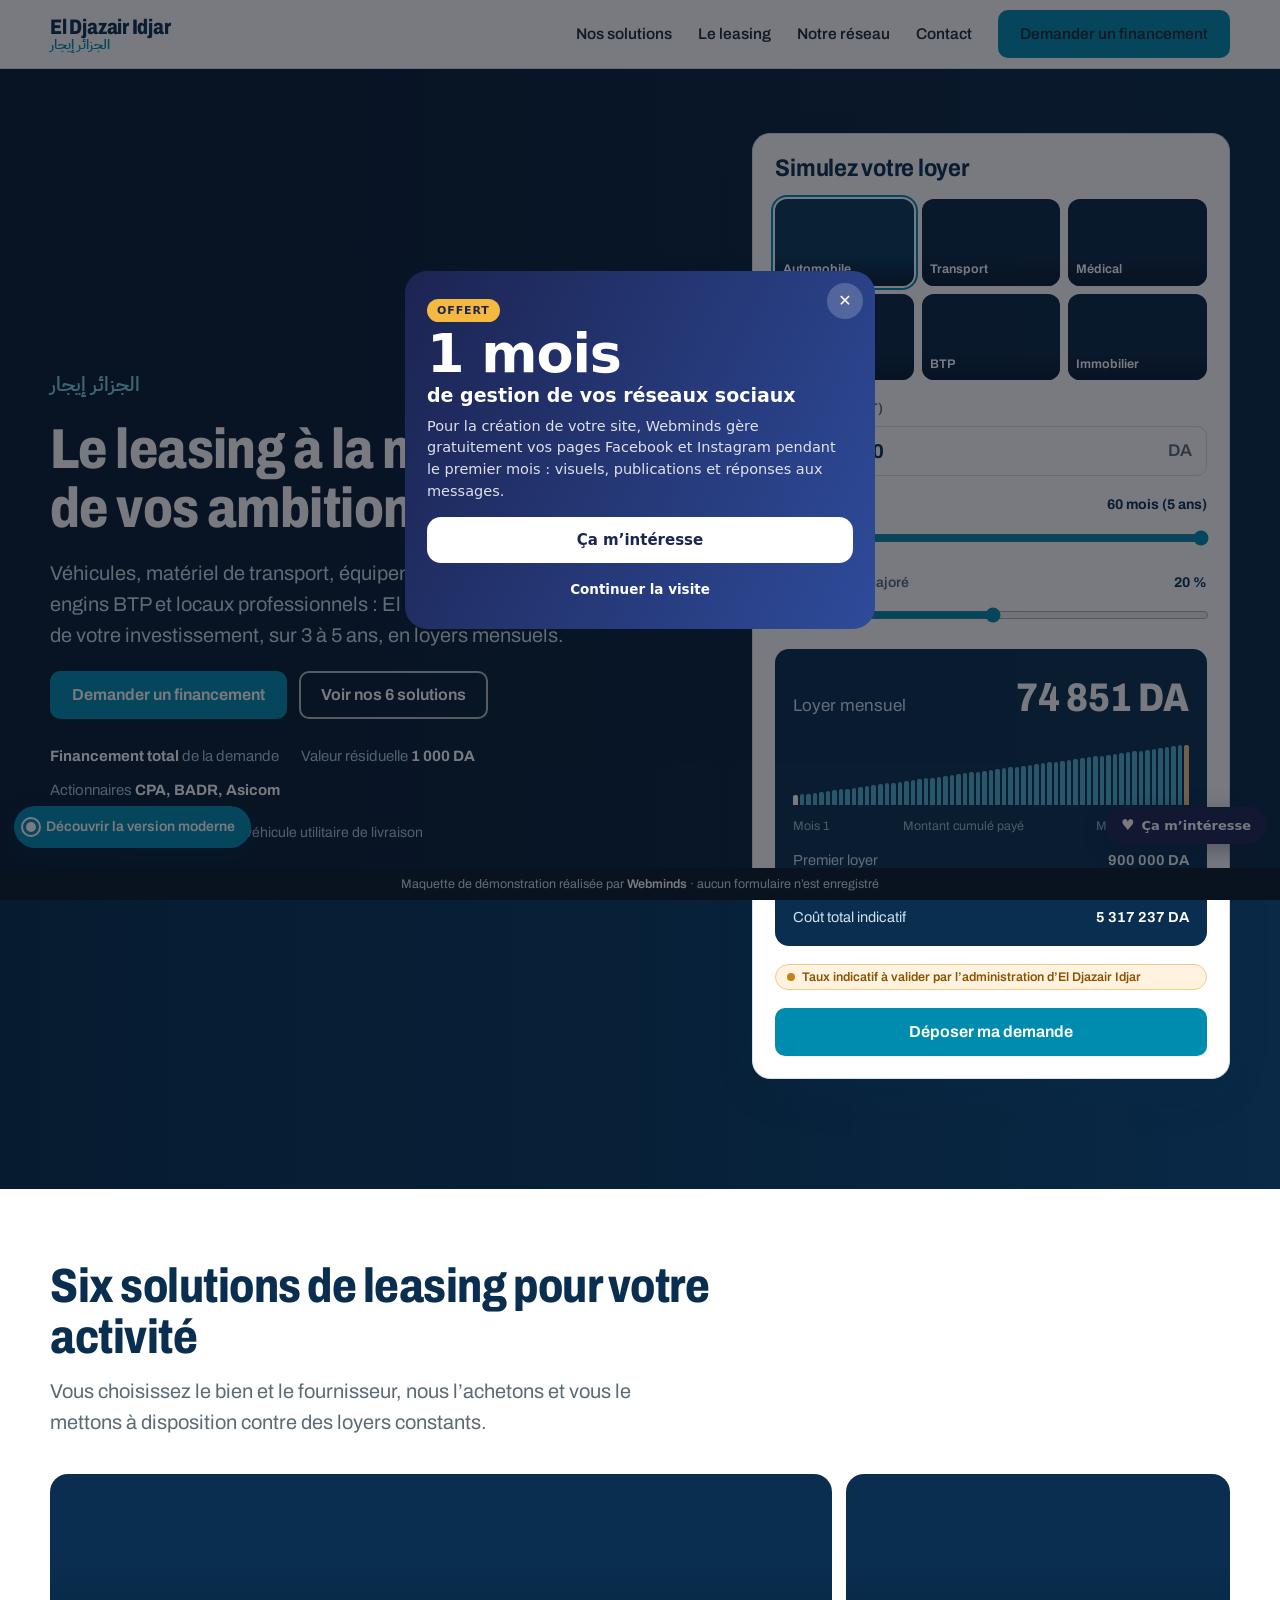
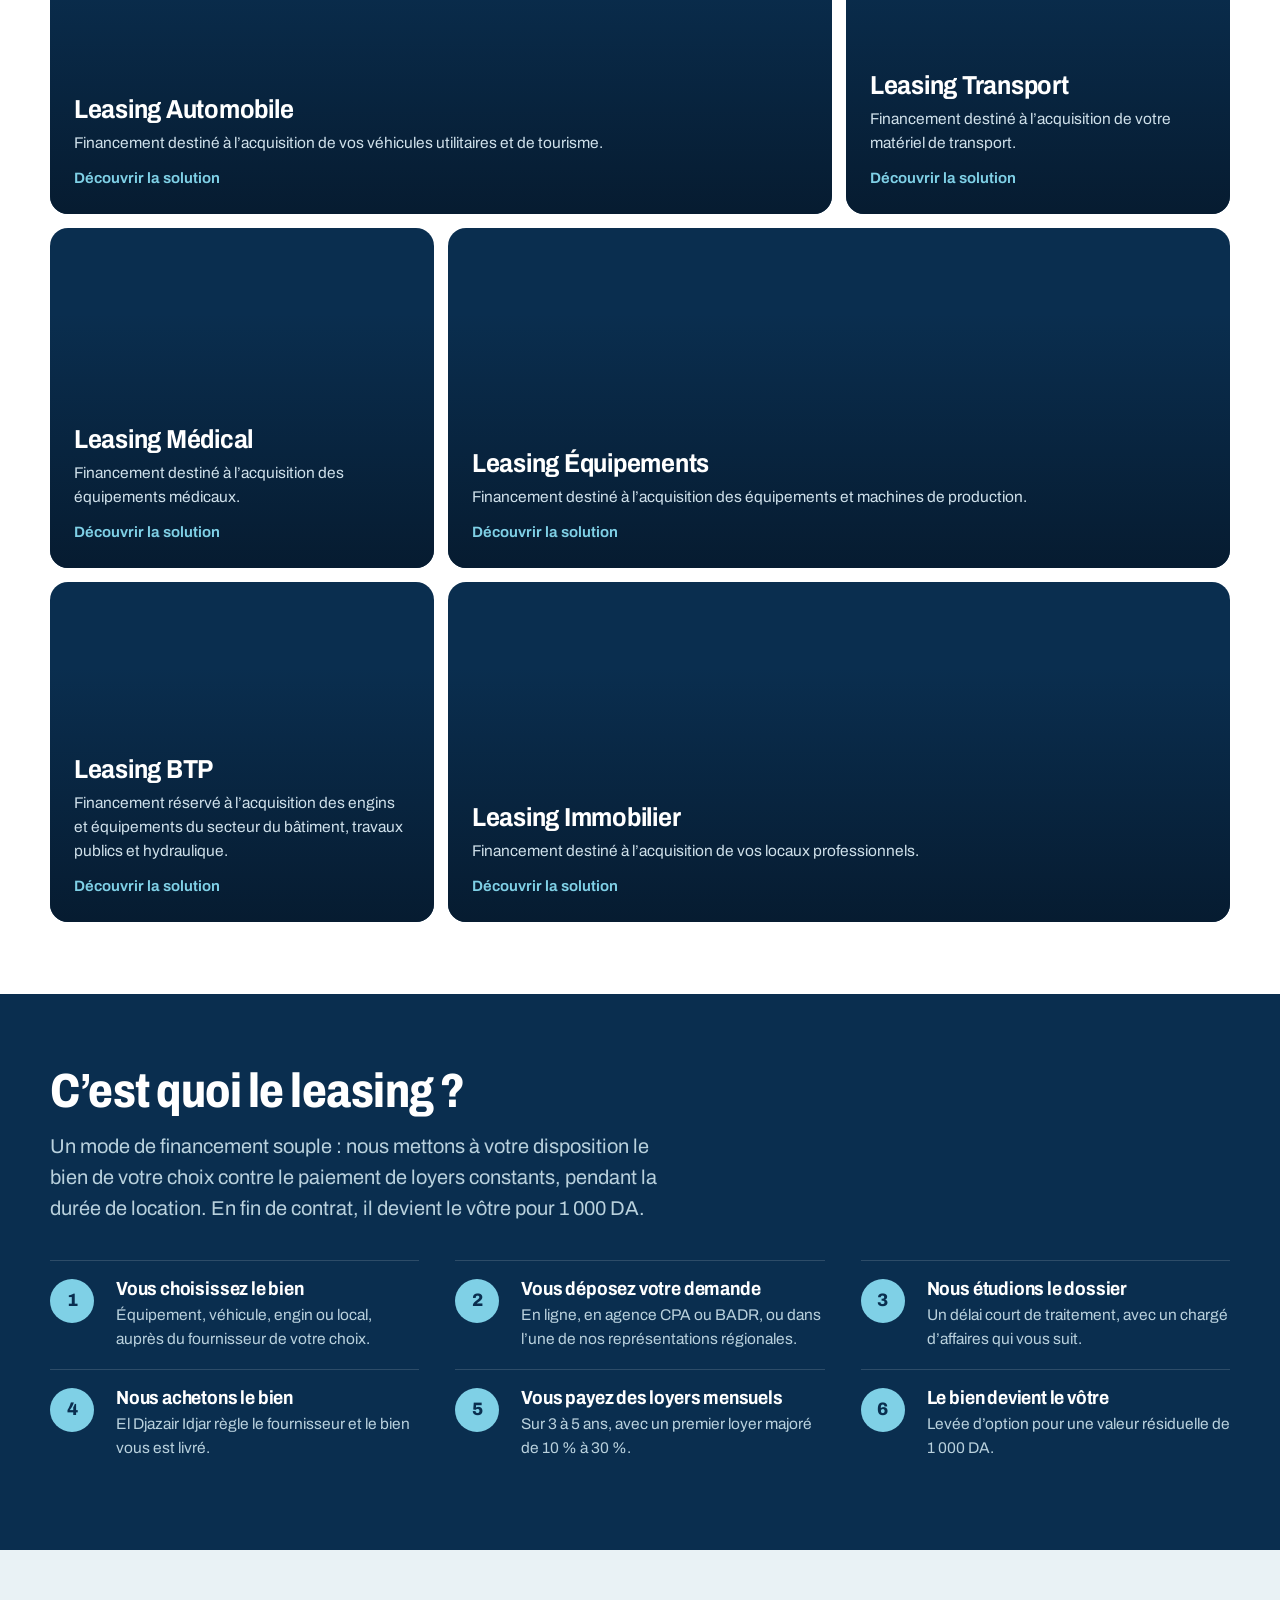
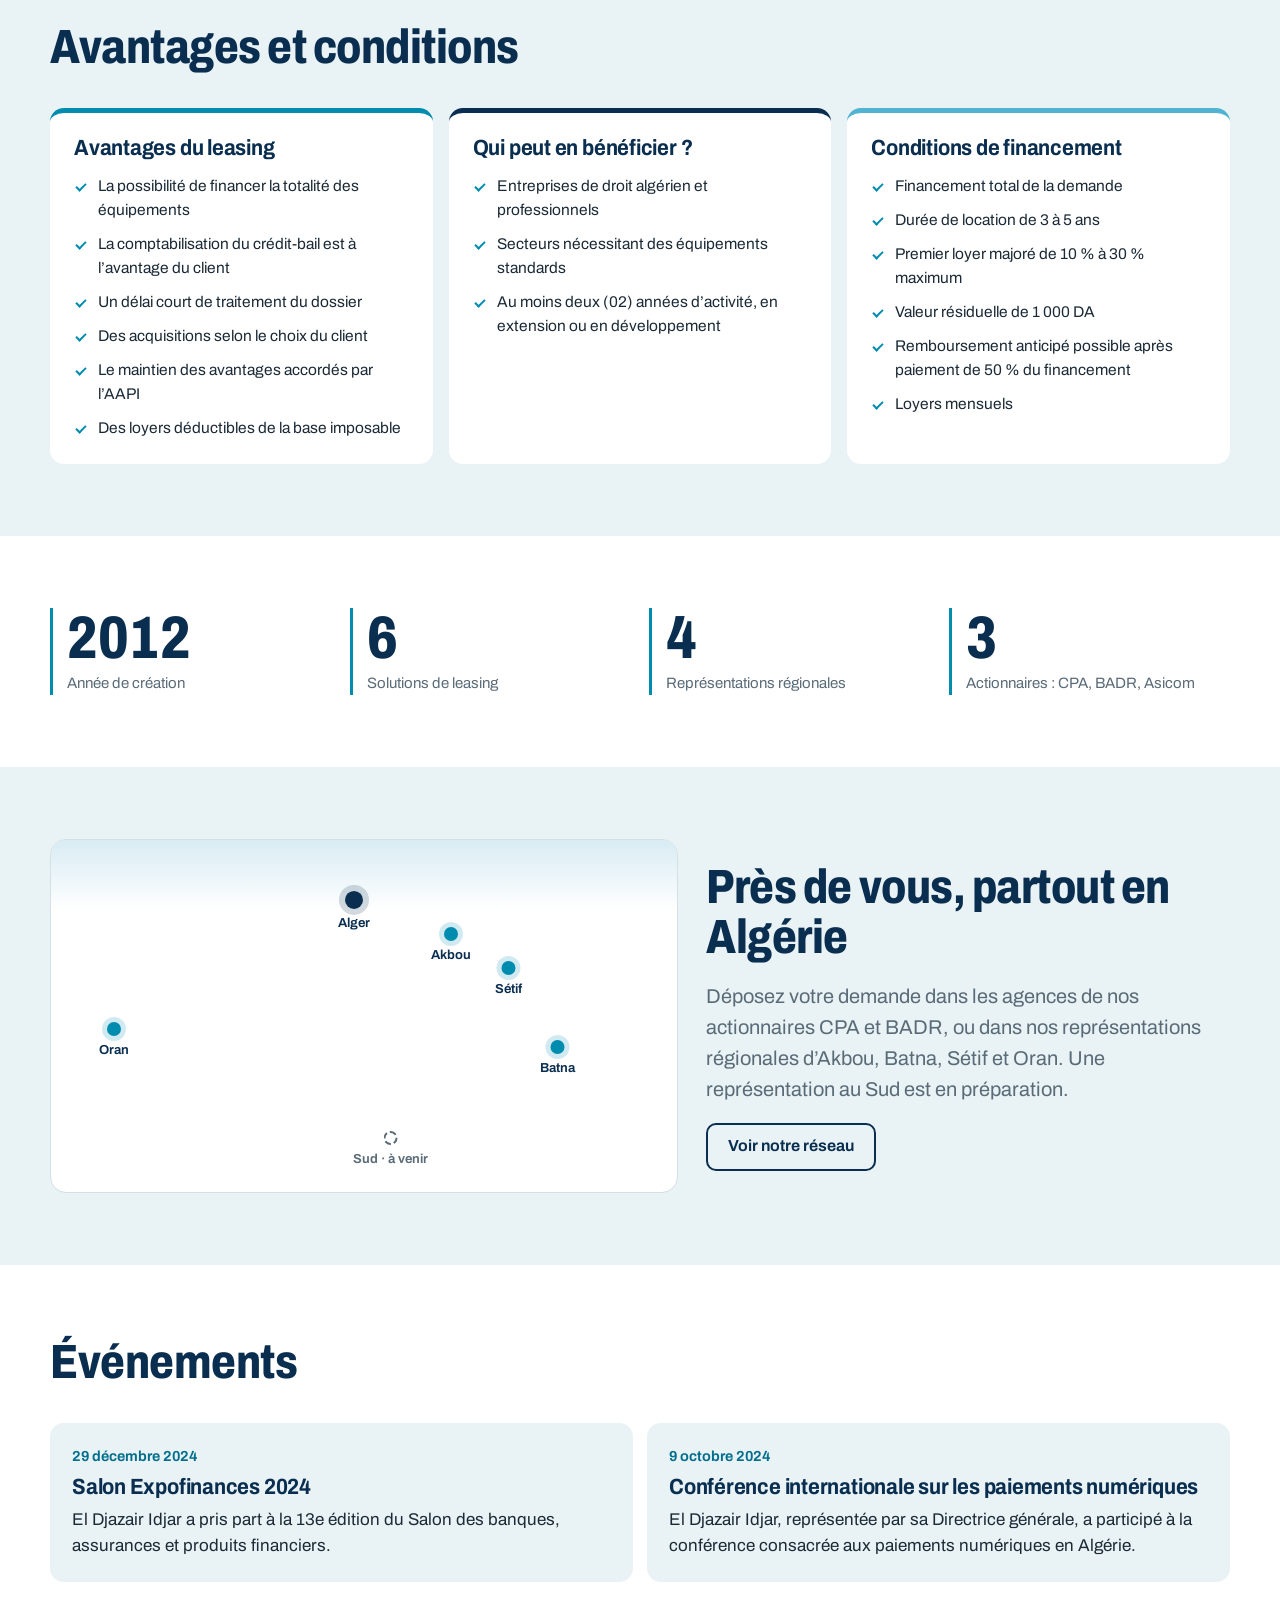
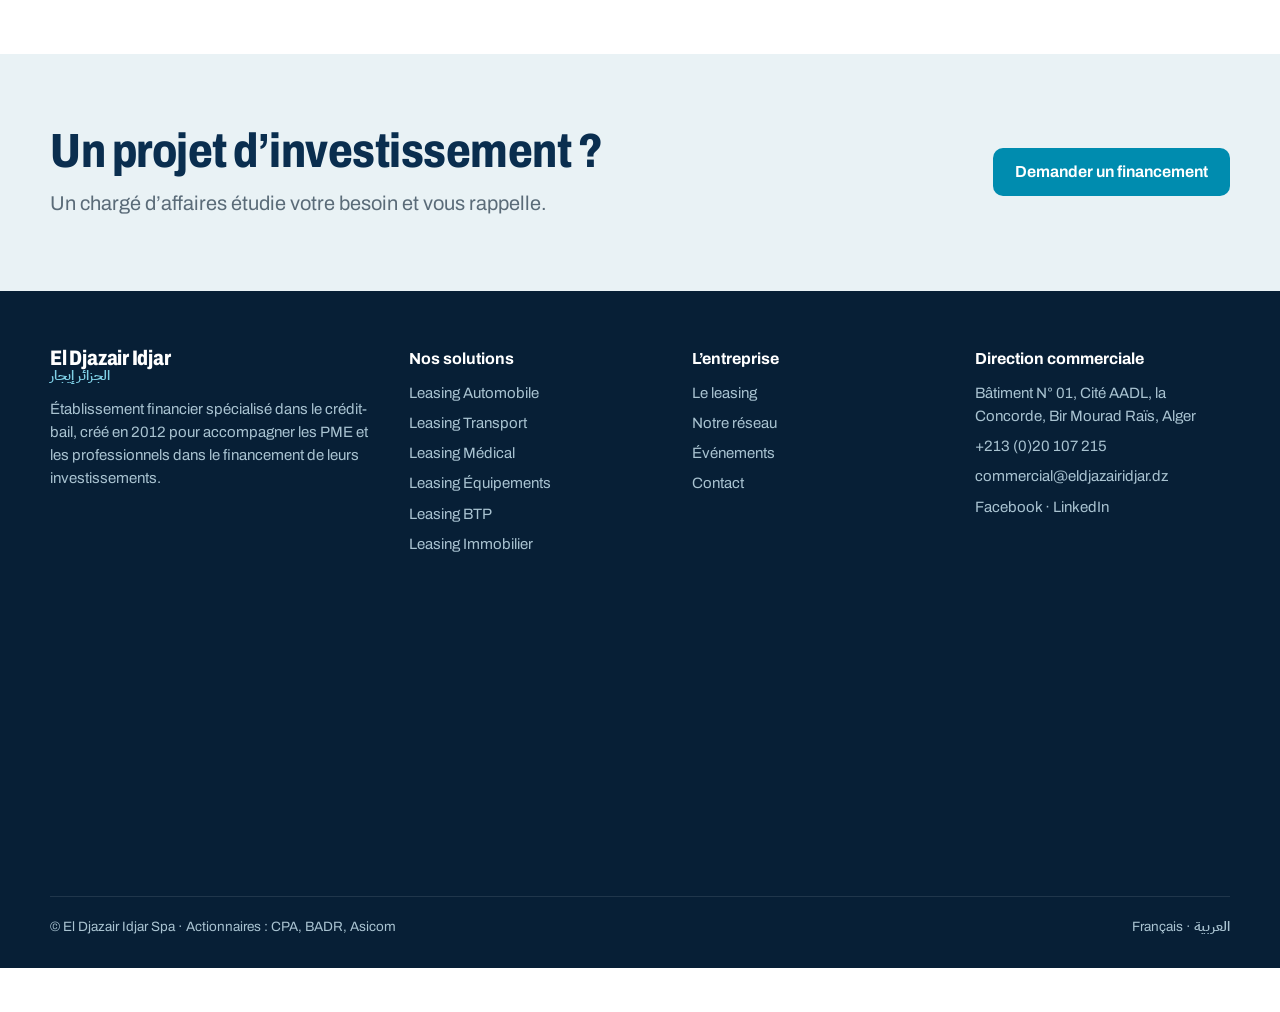
==== commit d232c7f2: "Pop-up « 1 mois de réseaux sociaux offert » et bouton « Ça m'intéresse » (envoi WhatsApp)" ====
--- a/index.html
+++ b/index.html
@@ -118,6 +118,42 @@
 document.getElementById("l-el").innerHTML=li(EDI.eligibilite);
 document.getElementById("l-co").innerHTML=li(EDI.conditions);
 carteReseau(document.getElementById("carte-pts"));
-</script>
-</body>
+</script><script data-wml>(function(){if(window.__wmL)return;window.__wmL=1;
+var C={"p": "El Djazair Idjar", "mail": null, "wa": "213797372452", "v": [["/", "Version corporate", "Claire et rassurante"], ["/v2/", "Version moderne", "Immersive et animée"]]};
+function ready(f){document.readyState==='loading'?document.addEventListener('DOMContentLoaded',f):f()}
+ready(function(){
+var css='.wmL-b{position:fixed;right:14px;bottom:calc(56px + env(safe-area-inset-bottom));z-index:2147483000;border:0;border-radius:999px;background:#1C2452;color:#fff;font:700 13px/1 system-ui,-apple-system,Segoe UI,Roboto,sans-serif;padding:11px 15px;box-shadow:0 6px 22px rgba(20,30,60,.35);cursor:pointer;display:flex;align-items:center;gap:7px}'
++'@media(max-width:520px){.wmL-b{bottom:calc(112px + env(safe-area-inset-bottom));font-size:12.5px;padding:10px 13px}}'
++'.wmL-m{position:fixed;inset:0;z-index:2147483001;background:rgba(10,14,25,.55);display:none;align-items:flex-end;justify-content:center;font-family:system-ui,-apple-system,Segoe UI,Roboto,sans-serif}.wmL-m.on{display:flex}@media(min-width:700px){.wmL-m{align-items:center;padding:20px}}'
++'.wmL-x{box-sizing:border-box;position:relative;background:#fff;color:#1C2452;width:100%;max-width:470px;max-height:92vh;overflow:auto;border-radius:22px 22px 0 0;padding:24px 22px calc(22px + env(safe-area-inset-bottom));text-align:left}@media(min-width:700px){.wmL-x{border-radius:22px}}'
++'.wmL-x *{box-sizing:border-box}.wmL-c{position:absolute;top:12px;right:12px;width:36px;height:36px;border:0;border-radius:50%;background:#F0F2F1;font-size:16px;cursor:pointer;color:#1C2452}'
++'.wmL-x h3{font:800 26px/1.1 system-ui,-apple-system,sans-serif;margin:4px 40px 10px 0;color:inherit}.wmL-x p{margin:0 0 14px;line-height:1.5;font-size:14.5px;opacity:.85}'
++'.wmL-o{background:linear-gradient(115deg,#1C2452,#2E4B9A);color:#fff}.wmL-o .wmL-c{background:rgba(255,255,255,.2);color:#fff}.wmL-big{font:900 54px/.95 system-ui,-apple-system,sans-serif;letter-spacing:-.02em;margin:6px 0 2px}.wmL-big small{display:block;font-size:19px;font-weight:700;letter-spacing:0;margin-top:6px}'
++'.wmL-tag{display:inline-block;background:#F5B841;color:#1C2452;font:800 11px system-ui,sans-serif;letter-spacing:.08em;border-radius:999px;padding:5px 10px}'
++'.wmL-btn{display:flex;align-items:center;justify-content:center;width:100%;border:0;border-radius:14px;padding:14px;font:800 15px system-ui,-apple-system,sans-serif;cursor:pointer;margin-top:8px}.wmL-w{background:#fff;color:#1C2452}.wmL-g{background:#1FAF55;color:#fff}.wmL-n{background:#1C2452;color:#fff}.wmL-l{background:transparent;color:inherit;font-weight:600;font-size:13.5px;padding:10px}'
++'.wmL-s{font:700 11.5px system-ui,sans-serif;text-transform:uppercase;letter-spacing:.06em;opacity:.6;margin:12px 0 8px}.wmL-ch{display:grid;gap:8px}.wmL-ch label{display:flex;align-items:center;gap:10px;border:1.5px solid #E2E6E3;border-radius:12px;padding:11px 12px;cursor:pointer;font-size:14px;font-weight:600}.wmL-ch label small{display:block;font-weight:500;opacity:.65;font-size:12px}.wmL-ch input{width:18px;height:18px;flex:none;accent-color:#1FAF55}'
++'.wmL-f{display:grid;gap:8px;margin:12px 0 6px}.wmL-f input{border:1.5px solid #E2E6E3;border-radius:12px;padding:12px;font:500 16px system-ui,sans-serif;color:#1C2452;background:#fff;-webkit-user-select:text!important;user-select:text!important;width:100%}'
++'.wmL-ok{text-align:center}.wmL-ok i{display:grid;place-items:center;width:64px;height:64px;margin:6px auto 12px;border-radius:50%;background:#E8F7EE;color:#1FAF55;font-style:normal;font-size:30px}';
+var st=document.createElement('style');st.textContent=css;document.head.appendChild(st);
+function ss(k,v){try{if(v===undefined)return sessionStorage.getItem(k);sessionStorage.setItem(k,v)}catch(e){}}
+var p=location.pathname,cur=0;C.v.forEach(function(v,i){if(v[0]!=='/'&&p.indexOf(v[0])===0)cur=i});
+var off=document.createElement('div');off.className='wmL-m';off.innerHTML='<div class="wmL-x wmL-o" role="dialog" aria-modal="true"><button class="wmL-c" type="button" aria-label="Fermer">✕</button><span class="wmL-tag">OFFERT</span><div class="wmL-big">1 mois<small>de gestion de vos réseaux sociaux</small></div><p style="margin-top:12px">Pour la création de votre site, Webminds gère gratuitement vos pages Facebook et Instagram pendant le premier mois : visuels, publications et réponses aux messages.</p><button class="wmL-btn wmL-w" type="button" data-i>Ça m’intéresse</button><button class="wmL-btn wmL-l" type="button" data-c>Continuer la visite</button></div>';
+var ch='';C.v.forEach(function(v,i){ch+='<label><input type="radio" name="wmLv" value="'+v[1]+'"'+(i===cur?' checked':'')+'><span>'+v[1]+(v[2]?'<small>'+v[2]+'</small>':'')+'</span></label>'});
+var it=document.createElement('div');it.className='wmL-m';it.innerHTML='<div class="wmL-x" role="dialog" aria-modal="true"><button class="wmL-c" type="button" aria-label="Fermer">✕</button><div data-s1><h3>Cette maquette vous plaît ?</h3><p>Choisissez la version qui vous intéresse : Webminds vous recontacte pour vous la présenter.</p>'+(C.v.length>1?'<div class="wmL-s">La version préférée</div><div class="wmL-ch">'+ch+'</div>':'')+'<div class="wmL-s">En plus</div><div class="wmL-ch"><label><input type="checkbox" value="Gestion des réseaux sociaux (1 mois offert)"><span>Réseaux sociaux<small>1 mois de gestion offert avec le site</small></span></label></div><div class="wmL-f"><input name="n" placeholder="Votre nom" autocomplete="name"><input name="t" type="tel" inputmode="tel" placeholder="Votre téléphone (facultatif)" autocomplete="tel"></div><button class="wmL-btn wmL-g" type="button" data-w>Envoyer sur WhatsApp</button>'+(C.mail?'<button class="wmL-btn wmL-l" type="button" data-e>Envoyer par e-mail</button>':'')+'</div><div class="wmL-ok" data-s2 hidden><i>✓</i><h3 style="margin:0 0 8px">Merci !</h3><p>Votre choix a bien été transmis à Webminds. Nous vous recontactons très vite.</p><button class="wmL-btn wmL-n" type="button" data-c>Continuer la visite</button></div></div>';
+document.body.appendChild(off);document.body.appendChild(it);
+var b=document.createElement('button');b.type='button';b.className='wmL-b';b.innerHTML='<b style="font-size:15px">♥</b>Ça m’intéresse';document.body.appendChild(b);
+function op(m){off.classList.remove('on');it.classList.remove('on');m.classList.add('on')}
+[off,it].forEach(function(m){m.addEventListener('click',function(e){if(e.target===m||e.target.closest('.wmL-c')||e.target.closest('[data-c]'))m.classList.remove('on')})});
+b.onclick=function(){op(it)};off.querySelector('[data-i]').onclick=function(){op(it)};
+function msg(){var v=(it.querySelector('input[name=wmLv]:checked')||{}).value||C.v[cur][1],x=[].map.call(it.querySelectorAll('input[type=checkbox]:checked'),function(c){return c.value}),n=it.querySelector('[name=n]').value.trim(),t=it.querySelector('[name=t]').value.trim();
+ return{v:v,x:x,n:n,t:t,txt:'Bonjour Webminds, la maquette '+C.p+' m’intéresse.\nVersion préférée : '+v+(x.length?'\nEn plus : '+x.join(', '):'')+(n?'\nNom : '+n:'')+(t?'\nTéléphone : '+t:'')+'\nLien : '+location.origin+C.v[cur][0]}}
+function mail(m){if(!C.mail)return;try{fetch('https://formsubmit.co/ajax/'+C.mail,{method:'POST',keepalive:true,headers:{'Content-Type':'application/json','Accept':'application/json'},body:JSON.stringify({_subject:'Maquette '+C.p+' : intéressé ('+m.v+')',Prospect:C.p,Version:m.v,Options:m.x.join(', ')||'-',Nom:m.n||'-',Telephone:m.t||'-',Lien:location.origin+C.v[cur][0],_template:'table',_captcha:'false'})}).catch(function(){})}catch(e){}}
+function done(){it.querySelector('[data-s1]').hidden=true;it.querySelector('[data-s2]').hidden=false;ss('wmL-sent','1')}
+it.querySelector('[data-w]').onclick=function(){var m=msg();mail(m);done();location.href='https://wa.me/'+C.wa+'?text='+encodeURIComponent(m.txt)};
+var e=it.querySelector('[data-e]');if(e)e.onclick=function(){mail(msg());done()};
+var sh=ss('wmL-off');addEventListener('scroll',function(){var r=(scrollY+innerHeight)/document.documentElement.scrollHeight;
+ if(!sh&&scrollY>500&&r>.3){sh=1;ss('wmL-off','1');op(off)}
+ if(!ss('wmL-it')&&!ss('wmL-sent')&&sh&&r>.92&&!off.classList.contains('on')){ss('wmL-it','1');op(it)}},{passive:true});
+});})();
+</script></body>
 </html>
--- a/css/corporate.css
+++ b/css/corporate.css
@@ -38,11 +38,11 @@
 @media (min-width:980px){.nav{display:flex}.burger,.menu-mob,.menu-mob.ouvert{display:none}}
 
 /* Hero photo */
-.hero{position:relative;overflow:hidden;background:var(--encre);color:#fff;padding:22vh 0 64px;isolation:isolate}
+.hero{position:relative;overflow:hidden;background:var(--encre);color:#fff;padding:36vh 0 64px;isolation:isolate}
 .hero-bg{position:absolute;inset:0;z-index:-2}
 .hero-bg div{position:absolute;inset:0;background-size:cover;background-position:center;opacity:0;transform:scale(1.08);transition:opacity 1.1s ease,transform 7s ease-out}
 .hero-bg div.on{opacity:1;transform:scale(1)}
-.hero::after{content:"";position:absolute;inset:0;z-index:-1;background:linear-gradient(180deg,rgba(6,26,46,.3) 0%,rgba(6,26,46,.75) 38%,rgba(6,26,46,.96) 70%)}
+.hero::after{content:"";position:absolute;inset:0;z-index:-1;background:linear-gradient(180deg,rgba(6,26,46,.1) 0%,rgba(6,26,46,.15) 22%,rgba(6,26,46,.8) 40%,rgba(6,26,46,.97) 62%)}
 @media (min-width:980px){.hero::after{background:linear-gradient(90deg,rgba(6,26,46,.94) 0%,rgba(6,26,46,.7) 48%,rgba(6,26,46,.25) 100%)}}
 .hero .wrap{display:grid;gap:32px}
 .hero h1{color:#fff;text-wrap:balance}
